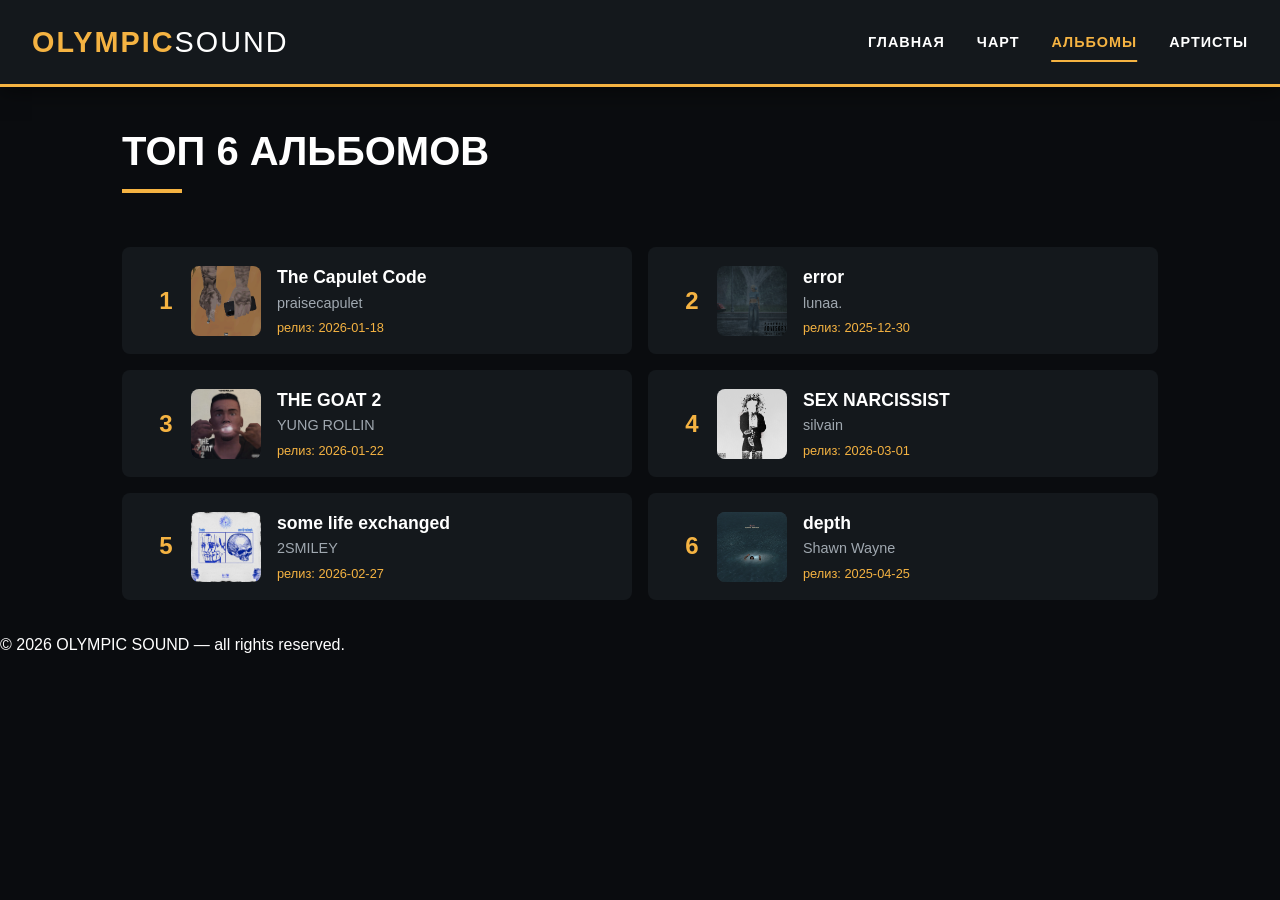
==== albums.html @ 8398b5a3 "Add files via upload" ====
<!DOCTYPE html>
<html lang="ru">
<head>
  <meta charset="UTF-8">
  <meta name="viewport" content="width=device-width, initial-scale=1.0">
  <title>OLYMPIC SOUND - Топ альбомов</title>
  <link rel="stylesheet" href="style.css">
  <style>
    /* Дополнительный стиль для корректного отображения обложек */
    .album-cover {
      width: 70px;
      height: 70px;
      background: #2a323a;
      margin-right: 1rem;
      border-radius: 8px;
      overflow: hidden;
      flex-shrink: 0;
      transition: transform 0.3s ease;
    }
    
    .album-cover img {
      width: 100%;
      height: 100%;
      object-fit: cover;
      display: block;
    }
    
    .album-item:hover .album-cover {
      transform: scale(1.05) rotate(2deg);
    }
  </style>
</head>
<body>
  <nav class="navbar">
    <div class="logo">OLYMPIC<span>SOUND</span></div>
    <div class="nav-links">
      <a href="index.html">Главная</a>
      <a href="tracks.html">Чарт</a>
      <a href="albums.html" class="active">Альбомы</a>
      <a href="artists.html">Артисты</a>
    </div>
  </nav>

  <main class="container">
    <div class="page-header">
      <h1>ТОП 6 АЛЬБОМОВ</h1>
    </div>

    <div class="album-grid">
      <!-- Альбом 1 -->
      <div class="album-item">
        <div class="album-rank">1</div>
        <div class="album-cover">
          <img src="covers/thecapuletcode.png" alt="error" onerror="this.parentElement.innerHTML='обложка';this.parentElement.style.background='#2a323a';">
        </div>
        <div class="album-info">
          <div class="album-title">The Capulet Code</div>
          <div class="album-artist">praisecapulet</div>
          <div class="album-date">релиз: 2026-01-18</div>
        </div>
      </div>

      <!-- Альбом 2 -->
      <div class="album-item">
        <div class="album-rank">2</div>
        <div class="album-cover">
          <img src="covers/error.png" alt="The Capulet Code" onerror="this.parentElement.innerHTML='обложка';this.parentElement.style.background='#2a323a';">
        </div>
        <div class="album-info">
          <div class="album-title">error</div>
          <div class="album-artist">lunaa.</div>
          <div class="album-date">релиз: 2025-12-30</div>
        </div>
      </div>

      <!-- Альбом 3 -->
      <div class="album-item">
        <div class="album-rank">3</div>
        <div class="album-cover">
          <img src="covers/thegoat2.png" alt="SEX NARCISSIST" onerror="this.parentElement.innerHTML='обложка';this.parentElement.style.background='#2a323a';">
        </div>
        <div class="album-info">
          <div class="album-title">THE GOAT 2</div>
          <div class="album-artist">YUNG ROLLIN</div>
          <div class="album-date">релиз: 2026-01-22</div>
        </div>
      </div>

      <!-- Альбом 4 -->
      <div class="album-item">
        <div class="album-rank">4</div>
        <div class="album-cover">
          <img src="covers/sexnar.jpg" alt="THE GOAT 2" onerror="this.parentElement.innerHTML='обложка';this.parentElement.style.background='#2a323a';">
        </div>
        <div class="album-info">
          <div class="album-title">SEX NARCISSIST</div>
          <div class="album-artist">silvain</div>
          <div class="album-date">релиз: 2026-03-01</div>
        </div>
      </div>

      <!-- Альбом 5 -->
      <div class="album-item">
        <div class="album-rank">5</div>
        <div class="album-cover">
          <img src="covers/sle.jpg" alt="some life exchanged" onerror="this.parentElement.innerHTML='обложка';this.parentElement.style.background='#2a323a';">
        </div>
        <div class="album-info">
          <div class="album-title">some life exchanged</div>
          <div class="album-artist">2SMILEY</div>
          <div class="album-date">релиз: 2026-02-27</div>
        </div>
      </div>

      <!-- Альбом 6 -->
      <div class="album-item">
        <div class="album-rank">6</div>
        <div class="album-cover">
          <img src="covers/depth.jpg" alt="depth" onerror="this.parentElement.innerHTML='обложка';this.parentElement.style.background='#2a323a';">
        </div>
        <div class="album-info">
          <div class="album-title">depth</div>
          <div class="album-artist">Shawn Wayne</div>
          <div class="album-date">релиз: 2025-04-25</div>
        </div>
      </div>
    </div>
  </main>

  <footer>
    © 2026 OLYMPIC SOUND — all rights reserved.
  </footer>
</body>
</html>
---- style.css ----
/* style.css */
* {
  margin: 0;
  padding: 0;
  box-sizing: border-box;
}

body {
  font-family: 'Segoe UI', Roboto, sans-serif;
  background-color: #0a0c0f;
  color: #ffffff;
  line-height: 1.6;
  opacity: 0;
  animation: fadeIn 0.8s ease forwards;
}

@keyframes fadeIn {
  from { opacity: 0; transform: translateY(10px); }
  to { opacity: 1; transform: translateY(0); }
}

/* Навигация */
.navbar {
  background-color: #14181c;
  padding: 1.2rem 2rem;
  border-bottom: 3px solid #f5b342;
  display: flex;
  justify-content: space-between;
  align-items: center;
  flex-wrap: wrap;
  position: sticky;
  top: 0;
  z-index: 100;
  box-shadow: 0 4px 20px rgba(0,0,0,0.5);
  transition: all 0.3s ease;
}

.navbar:hover {
  box-shadow: 0 6px 25px rgba(245, 179, 66, 0.2);
}

.logo {
  font-size: 1.8rem;
  font-weight: 800;
  letter-spacing: 2px;
  color: #f5b342;
  text-transform: uppercase;
  transition: transform 0.3s ease;
}

.logo:hover {
  transform: scale(1.05);
  text-shadow: 0 0 15px rgba(245, 179, 66, 0.5);
}

.logo span {
  color: #ffffff;
  font-weight: 300;
}

.nav-links {
  display: flex;
  gap: 2rem;
}

.nav-links a {
  color: #ffffff;
  text-decoration: none;
  font-weight: 600;
  text-transform: uppercase;
  font-size: 0.9rem;
  letter-spacing: 1px;
  padding: 0.5rem 0;
  position: relative;
  transition: color 0.3s ease;
}

.nav-links a::before {
  content: '';
  position: absolute;
  bottom: 0;
  left: 50%;
  transform: translateX(-50%) scaleX(0);
  width: 100%;
  height: 2px;
  background-color: #f5b342;
  transition: transform 0.3s ease;
}

.nav-links a:hover::before,
.nav-links a.active::before {
  transform: translateX(-50%) scaleX(1);
}

.nav-links a:hover,
.nav-links a.active {
  color: #f5b342;
}

/* Контейнер */
.container {
  max-width: 1100px;
  margin: 0 auto;
  padding: 2rem;
  animation: slideUp 0.6s ease;
}

@keyframes slideUp {
  from { opacity: 0; transform: translateY(30px); }
  to { opacity: 1; transform: translateY(0); }
}

/* Заголовки */
h1 {
  font-size: 2.5rem;
  margin-bottom: 2rem;
  position: relative;
  display: inline-block;
}

h1::after {
  content: '';
  position: absolute;
  bottom: -10px;
  left: 0;
  width: 60px;
  height: 4px;
  background-color: #f5b342;
  transition: width 0.3s ease;
}

h1:hover::after {
  width: 100px;
}

h2 {
  font-size: 1.8rem;
  margin-bottom: 1.5rem;
  color: #f5b342;
}

/* Главная страница */
.hero {
  text-align: center;
  padding: 3rem 1rem;
  background: linear-gradient(135deg, #0f1215 0%, #1a1f24 100%);
  border-radius: 8px;
  margin-bottom: 2rem;
  transition: transform 0.3s ease, box-shadow 0.3s ease;
}

.hero:hover {
  transform: translateY(-5px);
  box-shadow: 0 15px 30px rgba(0,0,0,0.4);
}

.hero h1 {
  font-size: 3.5rem;
  margin-bottom: 1rem;
}

.hero h1::after {
  display: none;
}

.hero p {
  font-size: 1.2rem;
  color: #a0a8b0;
  max-width: 600px;
  margin: 0 auto 1.5rem;
}

.stats-grid {
  display: grid;
  grid-template-columns: repeat(auto-fit, minmax(200px, 1fr));
  gap: 1.5rem;
  margin: 3rem 0;
}

.stat-card {
  background: #14181c;
  padding: 1.5rem;
  border-radius: 8px;
  text-align: center;
  border-left: 4px solid #f5b342;
  transition: all 0.3s ease;
}

.stat-card:hover {
  transform: translateY(-5px) scale(1.02);
  box-shadow: 0 10px 25px rgba(245, 179, 66, 0.2);
  border-left-width: 8px;
}

.stat-card h3 {
  font-size: 1rem;
  color: #a0a8b0;
  margin-bottom: 0.5rem;
  text-transform: uppercase;
}

.stat-card p {
  font-size: 2rem;
  font-weight: 700;
  color: #f5b342;
  transition: transform 0.3s ease;
}

.stat-card:hover p {
  transform: scale(1.1);
}

.about-section {
  background: #14181c;
  padding: 2rem;
  border-radius: 8px;
  margin: 2rem 0;
  transition: transform 0.3s ease, box-shadow 0.3s ease;
}

.about-section:hover {
  transform: translateX(5px);
  box-shadow: -5px 5px 20px rgba(245, 179, 66, 0.1);
}

.features {
  display: grid;
  grid-template-columns: repeat(auto-fit, minmax(150px, 1fr));
  gap: 1rem;
  margin: 2rem 0;
}

.feature {
  background: #1e252b;
  padding: 1rem;
  text-align: center;
  border-radius: 4px;
  font-weight: 600;
  transition: all 0.3s ease;
  cursor: default;
}

.feature:hover {
  background: #f5b342;
  color: #0a0c0f;
  transform: scale(1.05);
  box-shadow: 0 5px 20px rgba(245, 179, 66, 0.4);
}

.mini-top {
  background: #14181c;
  padding: 2rem;
  border-radius: 8px;
  margin: 2rem 0;
}

.mini-item {
  display: flex;
  align-items: center;
  padding: 1rem;
  border-bottom: 1px solid #2a323a;
  transition: all 0.3s ease;
  cursor: pointer;
}

.mini-item:last-child {
  border-bottom: none;
}

.mini-item:hover {
  background: #1e252b;
  transform: translateX(10px);
  border-radius: 4px;
}

.mini-rank {
  font-size: 1.5rem;
  font-weight: 800;
  color: #f5b342;
  width: 50px;
}

.mini-info {
  flex: 1;
}

.mini-label {
  font-size: 0.8rem;
  color: #a0a8b0;
  text-transform: uppercase;
}

/* Страницы чартов */
.page-header {
  margin-bottom: 2rem;
}

/* ========== ТОП ТРЕКОВ ========== */
.track-list {
  list-style: none;
}

.track-item {
  display: flex;
  align-items: center;
  padding: 1rem;
  background: #14181c;
  margin-bottom: 0.5rem;
  border-radius: 8px;
  transition: all 0.3s ease;
  cursor: pointer;
  border-left: 3px solid transparent;
  animation: trackSlide 0.5s ease;
  animation-fill-mode: both;
}

.track-item:nth-child(1) { animation-delay: 0.1s; }
.track-item:nth-child(2) { animation-delay: 0.15s; }
.track-item:nth-child(3) { animation-delay: 0.2s; }
.track-item:nth-child(4) { animation-delay: 0.25s; }
.track-item:nth-child(5) { animation-delay: 0.3s; }
.track-item:nth-child(6) { animation-delay: 0.35s; }
.track-item:nth-child(7) { animation-delay: 0.4s; }
.track-item:nth-child(8) { animation-delay: 0.45s; }
.track-item:nth-child(9) { animation-delay: 0.5s; }
.track-item:nth-child(10) { animation-delay: 0.55s; }

@keyframes trackSlide {
  from { opacity: 0; transform: translateX(-20px); }
  to { opacity: 1; transform: translateX(0); }
}

.track-item:hover {
  transform: translateX(10px);
  background: #1e252b;
  border-left-color: #f5b342;
  box-shadow: 0 5px 20px rgba(245, 179, 66, 0.2);
}

.track-rank {
  font-size: 1.8rem;
  font-weight: 800;
  color: #f5b342;
  width: 60px;
  text-align: center;
  transition: transform 0.3s ease;
}

.track-item:hover .track-rank {
  transform: scale(1.2);
}

.track-cover {
  width: 60px;
  height: 60px;
  background: #2a323a;
  margin-right: 1.2rem;
  border-radius: 8px;
  overflow: hidden;
  flex-shrink: 0;
  transition: all 0.3s ease;
}

.track-cover img {
  width: 100%;
  height: 100%;
  object-fit: cover;
  display: block;
}

.track-item:hover .track-cover {
  transform: scale(1.05) rotate(2deg);
  box-shadow: 0 5px 15px rgba(245, 179, 66, 0.3);
}

.track-info {
  flex: 1;
}

.track-title {
  font-size: 1.2rem;
  font-weight: 600;
  transition: color 0.3s ease;
}

.track-item:hover .track-title {
  color: #f5b342;
}

.track-artist {
  color: #a0a8b0;
  font-size: 0.9rem;
  transition: color 0.3s ease;
}

.track-item:hover .track-artist {
  color: #ffffff;
}

.track-change {
  margin-left: 1rem;
  padding: 0.3rem 0.8rem;
  border-radius: 20px;
  font-size: 0.8rem;
  font-weight: 600;
  transition: transform 0.3s ease;
}

.track-item:hover .track-change {
  transform: scale(1.1);
}

.change-up {
  background: rgba(0, 200, 0, 0.2);
  color: #8bc34a;
}

.change-down {
  background: rgba(200, 0, 0, 0.2);
  color: #ff6b6b;
}

.change-equal {
  background: rgba(255, 255, 255, 0.1);
  color: #a0a8b0;
}

/* ========== ТОП АЛЬБОМОВ ========== */
.album-grid {
  display: grid;
  grid-template-columns: repeat(2, 1fr);
  gap: 1rem;
}

.album-item {
  display: flex;
  align-items: center;
  background: #14181c;
  padding: 1rem;
  border-radius: 8px;
  transition: all 0.3s ease;
  cursor: pointer;
  border-left: 3px solid transparent;
  animation: albumScale 0.5s ease;
  animation-fill-mode: both;
}

.album-item:nth-child(1) { animation-delay: 0.1s; }
.album-item:nth-child(2) { animation-delay: 0.15s; }
.album-item:nth-child(3) { animation-delay: 0.2s; }
.album-item:nth-child(4) { animation-delay: 0.25s; }
.album-item:nth-child(5) { animation-delay: 0.3s; }
.album-item:nth-child(6) { animation-delay: 0.35s; }
.album-item:nth-child(7) { animation-delay: 0.4s; }
.album-item:nth-child(8) { animation-delay: 0.45s; }
.album-item:nth-child(9) { animation-delay: 0.5s; }
.album-item:nth-child(10) { animation-delay: 0.55s; }

@keyframes albumScale {
  from { opacity: 0; transform: scale(0.95); }
  to { opacity: 1; transform: scale(1); }
}

.album-item:hover {
  transform: translateY(-5px) scale(1.02);
  background: #1e252b;
  border-left-color: #f5b342;
  box-shadow: 0 10px 25px rgba(245, 179, 66, 0.2);
}

.album-rank {
  font-size: 1.5rem;
  font-weight: 800;
  color: #f5b342;
  width: 50px;
  text-align: center;
  transition: transform 0.3s ease;
}

.album-item:hover .album-rank {
  transform: scale(1.2);
}

.album-cover {
  width: 70px;
  height: 70px;
  background: #2a323a;
  margin-right: 1rem;
  border-radius: 8px;
  overflow: hidden;
  flex-shrink: 0;
  transition: all 0.3s ease;
}

.album-cover img {
  width: 100%;
  height: 100%;
  object-fit: cover;
  display: block;
}

.album-item:hover .album-cover {
  transform: scale(1.05) rotate(2deg);
  box-shadow: 0 5px 15px rgba(245, 179, 66, 0.3);
}

.album-info {
  flex: 1;
}

.album-title {
  font-weight: 600;
  font-size: 1.1rem;
  transition: color 0.3s ease;
}

.album-item:hover .album-title {
  color: #f5b342;
}

.album-artist {
  color: #a0a8b0;
  font-size: 0.9rem;
  transition: color 0.3s ease;
}

.album-item:hover .album-artist {
  color: #ffffff;
}

.album-date {
  font-size: 0.8rem;
  color: #f5b342;
  margin-top: 0.2rem;
  transition: transform 0.3s ease;
}

.album-item:hover .album-date {
  transform: translateX(5px);
}

/* ========== ТОП АРТИСТОВ ========== */
.artist-list {
  list-style: none;
}

.artist-item {
  display: flex;
  align-items: center;
  background: #14181c;
  margin-bottom: 0.8rem;
  padding: 1rem;
  border-radius: 8px;
  transition: all 0.3s ease;
  border-left: 3px solid transparent;
  animation: artistSlide 0.5s ease;
  animation-fill-mode: both;
}

.artist-item:nth-child(1) { animation-delay: 0.1s; }
.artist-item:nth-child(2) { animation-delay: 0.15s; }
.artist-item:nth-child(3) { animation-delay: 0.2s; }
.artist-item:nth-child(4) { animation-delay: 0.25s; }
.artist-item:nth-child(5) { animation-delay: 0.3s; }
.artist-item:nth-child(6) { animation-delay: 0.35s; }
.artist-item:nth-child(7) { animation-delay: 0.4s; }
.artist-item:nth-child(8) { animation-delay: 0.45s; }
.artist-item:nth-child(9) { animation-delay: 0.5s; }
.artist-item:nth-child(10) { animation-delay: 0.55s; }

@keyframes artistSlide {
  from { opacity: 0; transform: translateX(-20px); }
  to { opacity: 1; transform: translateX(0); }
}

.artist-item:hover {
  transform: translateX(10px);
  background: #1e252b;
  border-left-color: #f5b342;
  box-shadow: 0 5px 20px rgba(245, 179, 66, 0.2);
}

.artist-rank {
  font-size: 1.8rem;
  font-weight: 800;
  color: #f5b342;
  width: 60px;
  text-align: center;
  transition: transform 0.3s ease;
}

.artist-item:hover .artist-rank {
  transform: scale(1.2);
}

.artist-avatar-img {
  width: 60px !important;
  height: 60px !important;
  min-width: 60px !important;
  max-width: 60px !important;
  margin-right: 1.2rem !important;
  border-radius: 8px !important;
  overflow: hidden !important;
  flex-shrink: 0 !important;
  background: #2a323a;
  transition: all 0.3s ease;
}

.artist-avatar-img img {
  width: 100% !important;
  height: 100% !important;
  object-fit: cover !important;
  display: block !important;
}

.artist-item:hover .artist-avatar-img {
  transform: scale(1.05) rotate(2deg);
  box-shadow: 0 5px 15px rgba(245, 179, 66, 0.3);
}

.artist-info {
  flex: 1;
}

.artist-name {
  font-size: 1.3rem;
  font-weight: 700;
  margin-bottom: 0.3rem;
  transition: color 0.3s ease;
}

.artist-item:hover .artist-name {
  color: #f5b342;
}

.artist-stats {
  display: flex;
  gap: 1.2rem;
  flex-wrap: wrap;
}

.artist-stat {
  display: flex;
  align-items: center;
  gap: 0.4rem;
  font-size: 0.9rem;
  color: #a0a8b0;
  background: #1a2128;
  padding: 0.3rem 0.8rem;
  border-radius: 20px;
  transition: all 0.3s ease;
}

.artist-item:hover .artist-stat {
  background: #2a323a;
  color: #ffffff;
}

.stat-icon {
  color: #f5b342;
  font-size: 1rem;
  transition: transform 0.3s ease;
}

.artist-stat:hover .stat-icon {
  transform: scale(1.2);
}

/* Адаптивность */
@media (max-width: 768px) {
  .navbar {
    flex-direction: column;
    gap: 1rem;
  }
  
  .album-grid {
    grid-template-columns: 1fr;
  }
  
  .track-rank,
  .artist-rank {
    width: 40px;
    font-size: 1.5rem;
  }
  
  .artist-stats {
    gap: 0.8rem;
  }
  
  .artist-stat {
    font-size: 0.8rem;
    padding: 0.2rem 0.6rem;
  }
}

/* ========== ЖЁСТКИЙ ФИКС АРТИСТОВ ========== */
.artist-list {
  list-style: none !important;
}

.artist-item {
  display: flex !important;
  align-items: center !important;
  background: #14181c !important;
  margin-bottom: 0.8rem !important;
  padding: 1rem !important;
  border-radius: 8px !important;
  border-left: 3px solid transparent !important;
  width: 100% !important;
  box-sizing: border-box !important;
}

.artist-rank {
  font-size: 1.8rem !important;
  font-weight: 800 !important;
  color: #f5b342 !important;
  width: 60px !important;
  text-align: center !important;
  flex-shrink: 0 !important;
}

.artist-avatar-img {
  width: 60px !important;
  height: 60px !important;
  min-width: 60px !important;
  min-height: 60px !important;
  max-width: 60px !important;
  max-height: 60px !important;
  margin-right: 1.2rem !important;
  border-radius: 8px !important;
  overflow: hidden !important;
  background: #2a323a !important;
  flex-shrink: 0 !important;
  display: block !important;
  position: relative !important;
}

.artist-avatar-img img {
  width: 100% !important;
  height: 100% !important;
  object-fit: cover !important;
  display: block !important;
  position: absolute !important;
  top: 0 !important;
  left: 0 !important;
}

.artist-info {
  flex: 1 !important;
  min-width: 0 !important;
}

.artist-name {
  font-size: 1.3rem !important;
  font-weight: 700 !important;
  margin-bottom: 0.3rem !important;
  color: #ffffff !important;
}

.artist-stats {
  display: flex !important;
  gap: 1.2rem !important;
  flex-wrap: wrap !important;
}

.artist-stat {
  display: flex !important;
  align-items: center !important;
  gap: 0.4rem !important;
  font-size: 0.9rem !important;
  color: #a0a8b0 !important;
  background: #1a2128 !important;
  padding: 0.3rem 0.8rem !important;
  border-radius: 20px !important;
}

.stat-icon {
  color: #f5b342 !important;
  font-size: 1rem !important;
}
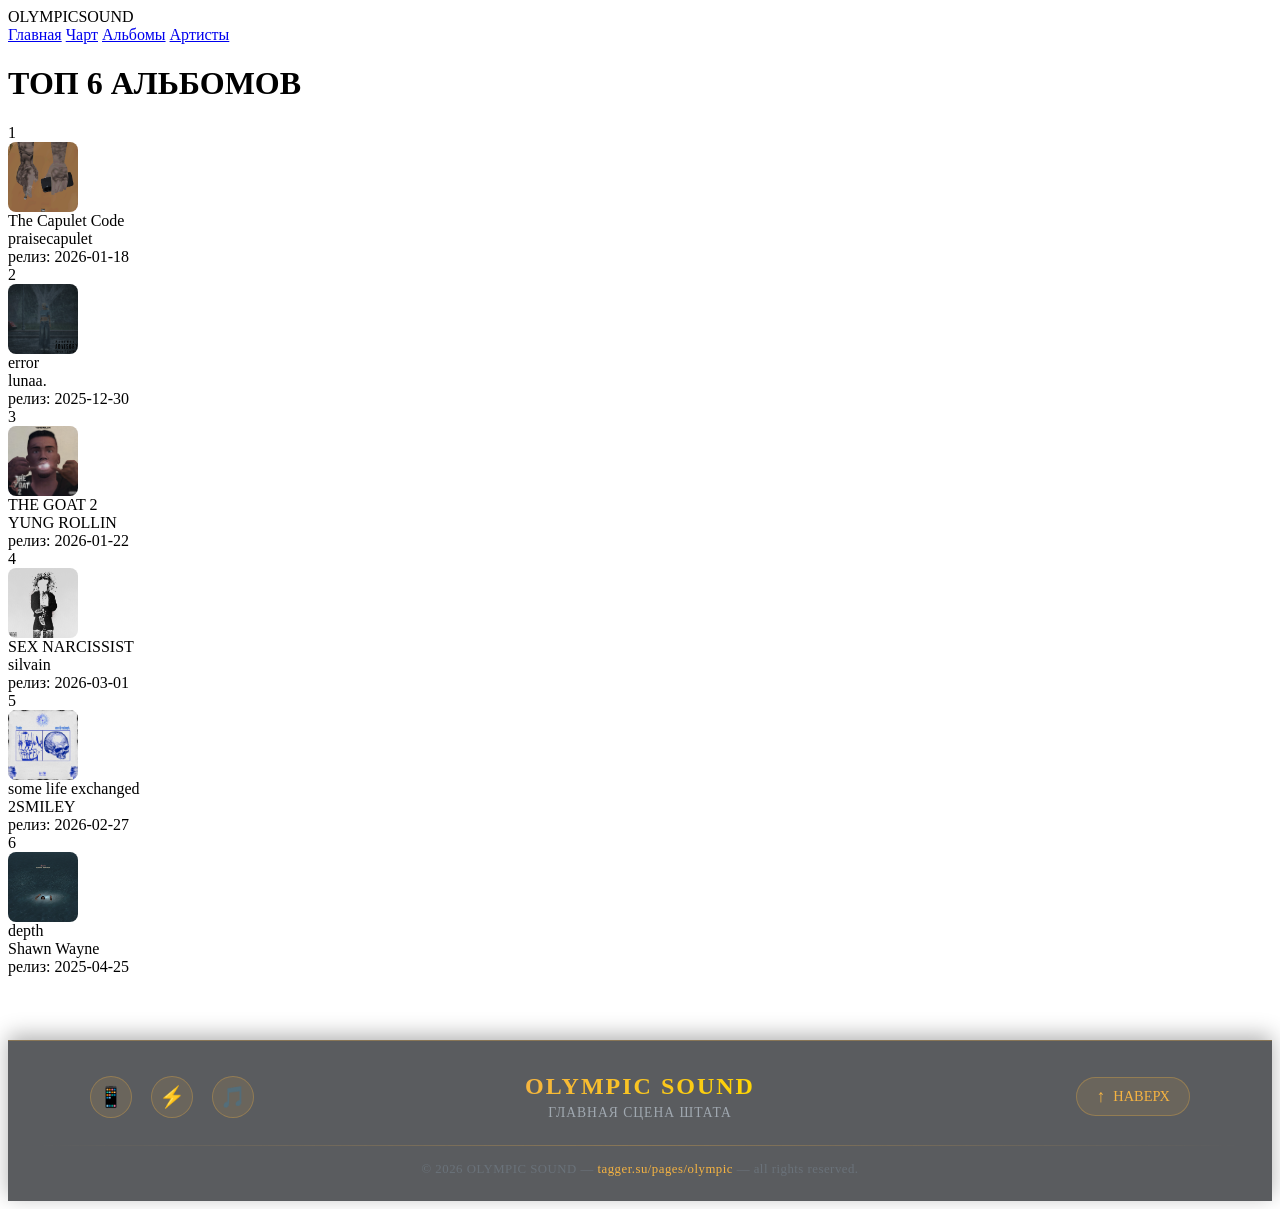
==== commit 5cb163c4: "Update albums.html" ====
--- a/albums.html
+++ b/albums.html
@@ -127,8 +127,35 @@
     </div>
   </main>
 
-  <footer>
-    © 2026 OLYMPIC SOUND — all rights reserved.
-  </footer>
-</body>
-</html>+<footer>
+  <div class="footer-content">
+    <div class="footer-social">
+      <a href="https://tagger.su/pages/olympic" class="footer-icon" target="_blank" title="TAGGER">
+        <span>📱</span>
+      </a>
+      <a href="#" class="footer-icon" target="_blank" title="TAGGER">
+        <span>⚡</span>
+      </a>
+      <a href="#" class="footer-icon" target="_blank" title="TAGGER">
+        <span>🎵</span>
+      </a>
+    </div>
+    
+    <div class="footer-center">
+      <div class="footer-logo">OLYMPIC SOUND</div>
+      <div class="footer-tagline">ГЛАВНАЯ СЦЕНА ШТАТА</div>
+    </div>
+    
+    <div class="footer-right">
+      <a href="#" class="back-to-top" onclick="window.scrollTo({top: 0, behavior: 'smooth'}); return false;">
+        <span>↑</span> НАВЕРХ
+      </a>
+    </div>
+  </div>
+  
+  <div class="footer-divider"></div>
+  
+  <div class="footer-copyright">
+    © 2026 OLYMPIC SOUND — <a href="https://tagger.su/pages/olympic" target="_blank">tagger.su/pages/olympic</a> — all rights reserved.
+  </div>
+</footer>
--- a/style.css
+++ b/style.css
@@ -1,780 +1,205 @@
-/* style.css */
-* {
-  margin: 0;
-  padding: 0;
-  box-sizing: border-box;
-}
-
-body {
-  font-family: 'Segoe UI', Roboto, sans-serif;
-  background-color: #0a0c0f;
-  color: #ffffff;
-  line-height: 1.6;
+/* ========== ОБНОВЛЁННЫЙ ФУТЕР ========== */
+footer {
+  background: rgba(20, 24, 28, 0.7);
+  backdrop-filter: blur(10px);
+  -webkit-backdrop-filter: blur(10px);
+  text-align: center;
+  padding: 2rem 2rem 1.5rem;
+  margin-top: 4rem;
+  border-top: 1px solid rgba(245, 179, 66, 0.3);
+  color: #a0a8b0;
+  font-size: 0.95rem;
+  transition: all 0.3s ease;
+  position: relative;
+  overflow: hidden;
+  box-shadow: 0 -5px 20px rgba(0, 0, 0, 0.3);
+}
+
+footer::before {
+  content: '';
+  position: absolute;
+  top: 0;
+  left: -100%;
+  width: 100%;
+  height: 1px;
+  background: linear-gradient(90deg, transparent, #f5b342, transparent);
+  animation: footerShine 3s infinite;
+  z-index: 1;
+}
+
+@keyframes footerShine {
+  0% { left: -100%; opacity: 0.3; }
+  50% { left: 0; opacity: 1; }
+  100% { left: 100%; opacity: 0.3; }
+}
+
+.footer-content {
+  max-width: 1100px;
+  margin: 0 auto;
+  display: flex;
+  flex-wrap: wrap;
+  justify-content: space-between;
+  align-items: center;
+  position: relative;
+  z-index: 2;
+}
+
+.footer-social {
+  display: flex;
+  gap: 1.2rem;
+  align-items: center;
+  flex: 1;
+  justify-content: flex-start;
+}
+
+.footer-icon {
+  display: flex;
+  align-items: center;
+  justify-content: center;
+  width: 40px;
+  height: 40px;
+  background: rgba(245, 179, 66, 0.1);
+  border: 1px solid rgba(245, 179, 66, 0.3);
+  border-radius: 50%;
+  color: #f5b342;
+  font-size: 1.3rem;
+  text-decoration: none;
+  transition: all 0.3s cubic-bezier(0.4, 0, 0.2, 1);
+  position: relative;
+  overflow: hidden;
+}
+
+.footer-icon::before {
+  content: '';
+  position: absolute;
+  top: -50%;
+  left: -50%;
+  width: 200%;
+  height: 200%;
+  background: radial-gradient(circle, rgba(245, 179, 66, 0.3) 0%, transparent 70%);
   opacity: 0;
-  animation: fadeIn 0.8s ease forwards;
-}
-
-@keyframes fadeIn {
-  from { opacity: 0; transform: translateY(10px); }
-  to { opacity: 1; transform: translateY(0); }
-}
-
-/* Навигация */
-.navbar {
-  background-color: #14181c;
-  padding: 1.2rem 2rem;
-  border-bottom: 3px solid #f5b342;
-  display: flex;
-  justify-content: space-between;
-  align-items: center;
-  flex-wrap: wrap;
-  position: sticky;
-  top: 0;
-  z-index: 100;
-  box-shadow: 0 4px 20px rgba(0,0,0,0.5);
-  transition: all 0.3s ease;
-}
-
-.navbar:hover {
-  box-shadow: 0 6px 25px rgba(245, 179, 66, 0.2);
-}
-
-.logo {
-  font-size: 1.8rem;
+  transition: opacity 0.3s ease;
+}
+
+.footer-icon:hover::before {
+  opacity: 1;
+  animation: rotate 4s linear infinite;
+}
+
+.footer-icon:hover {
+  background: #f5b342;
+  color: #0a0c0f;
+  transform: translateY(-5px) scale(1.1);
+  box-shadow: 0 0 25px rgba(245, 179, 66, 0.6);
+  border-color: transparent;
+}
+
+.footer-center {
+  flex: 1;
+  text-align: center;
+}
+
+.footer-logo {
+  font-size: 1.5rem;
   font-weight: 800;
   letter-spacing: 2px;
+  background: linear-gradient(135deg, #f5b342, #ffd700);
+  -webkit-background-clip: text;
+  -webkit-text-fill-color: transparent;
+  margin-bottom: 0.3rem;
+  display: inline-block;
+}
+
+.footer-tagline {
+  color: #a0a8b0;
+  font-size: 0.85rem;
+  letter-spacing: 1px;
+  text-transform: uppercase;
+}
+
+.footer-right {
+  flex: 1;
+  text-align: right;
+}
+
+.back-to-top {
+  display: inline-flex;
+  align-items: center;
+  gap: 0.5rem;
+  background: rgba(245, 179, 66, 0.1);
+  border: 1px solid rgba(245, 179, 66, 0.3);
   color: #f5b342;
-  text-transform: uppercase;
-  transition: transform 0.3s ease;
-}
-
-.logo:hover {
-  transform: scale(1.05);
-  text-shadow: 0 0 15px rgba(245, 179, 66, 0.5);
-}
-
-.logo span {
-  color: #ffffff;
-  font-weight: 300;
-}
-
-.nav-links {
-  display: flex;
-  gap: 2rem;
-}
-
-.nav-links a {
-  color: #ffffff;
+  padding: 0.5rem 1.2rem;
+  border-radius: 30px;
+  font-size: 0.9rem;
   text-decoration: none;
-  font-weight: 600;
-  text-transform: uppercase;
-  font-size: 0.9rem;
-  letter-spacing: 1px;
-  padding: 0.5rem 0;
-  position: relative;
-  transition: color 0.3s ease;
-}
-
-.nav-links a::before {
-  content: '';
-  position: absolute;
-  bottom: 0;
-  left: 50%;
-  transform: translateX(-50%) scaleX(0);
-  width: 100%;
-  height: 2px;
-  background-color: #f5b342;
-  transition: transform 0.3s ease;
-}
-
-.nav-links a:hover::before,
-.nav-links a.active::before {
-  transform: translateX(-50%) scaleX(1);
-}
-
-.nav-links a:hover,
-.nav-links a.active {
-  color: #f5b342;
-}
-
-/* Контейнер */
-.container {
-  max-width: 1100px;
-  margin: 0 auto;
-  padding: 2rem;
-  animation: slideUp 0.6s ease;
-}
-
-@keyframes slideUp {
-  from { opacity: 0; transform: translateY(30px); }
-  to { opacity: 1; transform: translateY(0); }
-}
-
-/* Заголовки */
-h1 {
-  font-size: 2.5rem;
-  margin-bottom: 2rem;
-  position: relative;
-  display: inline-block;
-}
-
-h1::after {
-  content: '';
-  position: absolute;
-  bottom: -10px;
-  left: 0;
-  width: 60px;
-  height: 4px;
-  background-color: #f5b342;
-  transition: width 0.3s ease;
-}
-
-h1:hover::after {
-  width: 100px;
-}
-
-h2 {
-  font-size: 1.8rem;
-  margin-bottom: 1.5rem;
-  color: #f5b342;
-}
-
-/* Главная страница */
-.hero {
-  text-align: center;
-  padding: 3rem 1rem;
-  background: linear-gradient(135deg, #0f1215 0%, #1a1f24 100%);
-  border-radius: 8px;
-  margin-bottom: 2rem;
-  transition: transform 0.3s ease, box-shadow 0.3s ease;
-}
-
-.hero:hover {
-  transform: translateY(-5px);
-  box-shadow: 0 15px 30px rgba(0,0,0,0.4);
-}
-
-.hero h1 {
-  font-size: 3.5rem;
-  margin-bottom: 1rem;
-}
-
-.hero h1::after {
-  display: none;
-}
-
-.hero p {
-  font-size: 1.2rem;
-  color: #a0a8b0;
-  max-width: 600px;
-  margin: 0 auto 1.5rem;
-}
-
-.stats-grid {
-  display: grid;
-  grid-template-columns: repeat(auto-fit, minmax(200px, 1fr));
-  gap: 1.5rem;
-  margin: 3rem 0;
-}
-
-.stat-card {
-  background: #14181c;
-  padding: 1.5rem;
-  border-radius: 8px;
-  text-align: center;
-  border-left: 4px solid #f5b342;
   transition: all 0.3s ease;
-}
-
-.stat-card:hover {
-  transform: translateY(-5px) scale(1.02);
-  box-shadow: 0 10px 25px rgba(245, 179, 66, 0.2);
-  border-left-width: 8px;
-}
-
-.stat-card h3 {
-  font-size: 1rem;
-  color: #a0a8b0;
-  margin-bottom: 0.5rem;
-  text-transform: uppercase;
-}
-
-.stat-card p {
-  font-size: 2rem;
-  font-weight: 700;
-  color: #f5b342;
-  transition: transform 0.3s ease;
-}
-
-.stat-card:hover p {
-  transform: scale(1.1);
-}
-
-.about-section {
-  background: #14181c;
-  padding: 2rem;
-  border-radius: 8px;
-  margin: 2rem 0;
-  transition: transform 0.3s ease, box-shadow 0.3s ease;
-}
-
-.about-section:hover {
-  transform: translateX(5px);
-  box-shadow: -5px 5px 20px rgba(245, 179, 66, 0.1);
-}
-
-.features {
-  display: grid;
-  grid-template-columns: repeat(auto-fit, minmax(150px, 1fr));
-  gap: 1rem;
-  margin: 2rem 0;
-}
-
-.feature {
-  background: #1e252b;
-  padding: 1rem;
-  text-align: center;
-  border-radius: 4px;
-  font-weight: 600;
-  transition: all 0.3s ease;
-  cursor: default;
-}
-
-.feature:hover {
+  cursor: pointer;
+}
+
+.back-to-top:hover {
   background: #f5b342;
   color: #0a0c0f;
-  transform: scale(1.05);
+  transform: translateY(-3px);
   box-shadow: 0 5px 20px rgba(245, 179, 66, 0.4);
-}
-
-.mini-top {
-  background: #14181c;
-  padding: 2rem;
-  border-radius: 8px;
-  margin: 2rem 0;
-}
-
-.mini-item {
-  display: flex;
-  align-items: center;
-  padding: 1rem;
-  border-bottom: 1px solid #2a323a;
-  transition: all 0.3s ease;
-  cursor: pointer;
-}
-
-.mini-item:last-child {
-  border-bottom: none;
-}
-
-.mini-item:hover {
-  background: #1e252b;
-  transform: translateX(10px);
-  border-radius: 4px;
-}
-
-.mini-rank {
-  font-size: 1.5rem;
-  font-weight: 800;
+  border-color: transparent;
+}
+
+.back-to-top span {
+  font-size: 1.1rem;
+  transition: transform 0.3s ease;
+}
+
+.back-to-top:hover span {
+  transform: translateY(-3px);
+}
+
+.footer-divider {
+  width: 100%;
+  height: 1px;
+  background: linear-gradient(90deg, transparent, rgba(245, 179, 66, 0.3), transparent);
+  margin: 1.5rem 0 1rem;
+}
+
+.footer-copyright {
+  text-align: center;
+  color: #6a727a;
+  font-size: 0.8rem;
+  letter-spacing: 0.5px;
+}
+
+.footer-copyright a {
   color: #f5b342;
-  width: 50px;
-}
-
-.mini-info {
-  flex: 1;
-}
-
-.mini-label {
-  font-size: 0.8rem;
-  color: #a0a8b0;
-  text-transform: uppercase;
-}
-
-/* Страницы чартов */
-.page-header {
-  margin-bottom: 2rem;
-}
-
-/* ========== ТОП ТРЕКОВ ========== */
-.track-list {
-  list-style: none;
-}
-
-.track-item {
-  display: flex;
-  align-items: center;
-  padding: 1rem;
-  background: #14181c;
-  margin-bottom: 0.5rem;
-  border-radius: 8px;
-  transition: all 0.3s ease;
-  cursor: pointer;
-  border-left: 3px solid transparent;
-  animation: trackSlide 0.5s ease;
-  animation-fill-mode: both;
-}
-
-.track-item:nth-child(1) { animation-delay: 0.1s; }
-.track-item:nth-child(2) { animation-delay: 0.15s; }
-.track-item:nth-child(3) { animation-delay: 0.2s; }
-.track-item:nth-child(4) { animation-delay: 0.25s; }
-.track-item:nth-child(5) { animation-delay: 0.3s; }
-.track-item:nth-child(6) { animation-delay: 0.35s; }
-.track-item:nth-child(7) { animation-delay: 0.4s; }
-.track-item:nth-child(8) { animation-delay: 0.45s; }
-.track-item:nth-child(9) { animation-delay: 0.5s; }
-.track-item:nth-child(10) { animation-delay: 0.55s; }
-
-@keyframes trackSlide {
-  from { opacity: 0; transform: translateX(-20px); }
-  to { opacity: 1; transform: translateX(0); }
-}
-
-.track-item:hover {
-  transform: translateX(10px);
-  background: #1e252b;
-  border-left-color: #f5b342;
-  box-shadow: 0 5px 20px rgba(245, 179, 66, 0.2);
-}
-
-.track-rank {
-  font-size: 1.8rem;
-  font-weight: 800;
-  color: #f5b342;
-  width: 60px;
-  text-align: center;
-  transition: transform 0.3s ease;
-}
-
-.track-item:hover .track-rank {
-  transform: scale(1.2);
-}
-
-.track-cover {
-  width: 60px;
-  height: 60px;
-  background: #2a323a;
-  margin-right: 1.2rem;
-  border-radius: 8px;
-  overflow: hidden;
-  flex-shrink: 0;
-  transition: all 0.3s ease;
-}
-
-.track-cover img {
-  width: 100%;
-  height: 100%;
-  object-fit: cover;
-  display: block;
-}
-
-.track-item:hover .track-cover {
-  transform: scale(1.05) rotate(2deg);
-  box-shadow: 0 5px 15px rgba(245, 179, 66, 0.3);
-}
-
-.track-info {
-  flex: 1;
-}
-
-.track-title {
-  font-size: 1.2rem;
-  font-weight: 600;
+  text-decoration: none;
   transition: color 0.3s ease;
 }
 
-.track-item:hover .track-title {
-  color: #f5b342;
-}
-
-.track-artist {
-  color: #a0a8b0;
-  font-size: 0.9rem;
-  transition: color 0.3s ease;
-}
-
-.track-item:hover .track-artist {
-  color: #ffffff;
-}
-
-.track-change {
-  margin-left: 1rem;
-  padding: 0.3rem 0.8rem;
-  border-radius: 20px;
-  font-size: 0.8rem;
-  font-weight: 600;
-  transition: transform 0.3s ease;
-}
-
-.track-item:hover .track-change {
-  transform: scale(1.1);
-}
-
-.change-up {
-  background: rgba(0, 200, 0, 0.2);
-  color: #8bc34a;
-}
-
-.change-down {
-  background: rgba(200, 0, 0, 0.2);
-  color: #ff6b6b;
-}
-
-.change-equal {
-  background: rgba(255, 255, 255, 0.1);
-  color: #a0a8b0;
-}
-
-/* ========== ТОП АЛЬБОМОВ ========== */
-.album-grid {
-  display: grid;
-  grid-template-columns: repeat(2, 1fr);
-  gap: 1rem;
-}
-
-.album-item {
-  display: flex;
-  align-items: center;
-  background: #14181c;
-  padding: 1rem;
-  border-radius: 8px;
-  transition: all 0.3s ease;
-  cursor: pointer;
-  border-left: 3px solid transparent;
-  animation: albumScale 0.5s ease;
-  animation-fill-mode: both;
-}
-
-.album-item:nth-child(1) { animation-delay: 0.1s; }
-.album-item:nth-child(2) { animation-delay: 0.15s; }
-.album-item:nth-child(3) { animation-delay: 0.2s; }
-.album-item:nth-child(4) { animation-delay: 0.25s; }
-.album-item:nth-child(5) { animation-delay: 0.3s; }
-.album-item:nth-child(6) { animation-delay: 0.35s; }
-.album-item:nth-child(7) { animation-delay: 0.4s; }
-.album-item:nth-child(8) { animation-delay: 0.45s; }
-.album-item:nth-child(9) { animation-delay: 0.5s; }
-.album-item:nth-child(10) { animation-delay: 0.55s; }
-
-@keyframes albumScale {
-  from { opacity: 0; transform: scale(0.95); }
-  to { opacity: 1; transform: scale(1); }
-}
-
-.album-item:hover {
-  transform: translateY(-5px) scale(1.02);
-  background: #1e252b;
-  border-left-color: #f5b342;
-  box-shadow: 0 10px 25px rgba(245, 179, 66, 0.2);
-}
-
-.album-rank {
-  font-size: 1.5rem;
-  font-weight: 800;
-  color: #f5b342;
-  width: 50px;
-  text-align: center;
-  transition: transform 0.3s ease;
-}
-
-.album-item:hover .album-rank {
-  transform: scale(1.2);
-}
-
-.album-cover {
-  width: 70px;
-  height: 70px;
-  background: #2a323a;
-  margin-right: 1rem;
-  border-radius: 8px;
-  overflow: hidden;
-  flex-shrink: 0;
-  transition: all 0.3s ease;
-}
-
-.album-cover img {
-  width: 100%;
-  height: 100%;
-  object-fit: cover;
-  display: block;
-}
-
-.album-item:hover .album-cover {
-  transform: scale(1.05) rotate(2deg);
-  box-shadow: 0 5px 15px rgba(245, 179, 66, 0.3);
-}
-
-.album-info {
-  flex: 1;
-}
-
-.album-title {
-  font-weight: 600;
-  font-size: 1.1rem;
-  transition: color 0.3s ease;
-}
-
-.album-item:hover .album-title {
-  color: #f5b342;
-}
-
-.album-artist {
-  color: #a0a8b0;
-  font-size: 0.9rem;
-  transition: color 0.3s ease;
-}
-
-.album-item:hover .album-artist {
-  color: #ffffff;
-}
-
-.album-date {
-  font-size: 0.8rem;
-  color: #f5b342;
-  margin-top: 0.2rem;
-  transition: transform 0.3s ease;
-}
-
-.album-item:hover .album-date {
-  transform: translateX(5px);
-}
-
-/* ========== ТОП АРТИСТОВ ========== */
-.artist-list {
-  list-style: none;
-}
-
-.artist-item {
-  display: flex;
-  align-items: center;
-  background: #14181c;
-  margin-bottom: 0.8rem;
-  padding: 1rem;
-  border-radius: 8px;
-  transition: all 0.3s ease;
-  border-left: 3px solid transparent;
-  animation: artistSlide 0.5s ease;
-  animation-fill-mode: both;
-}
-
-.artist-item:nth-child(1) { animation-delay: 0.1s; }
-.artist-item:nth-child(2) { animation-delay: 0.15s; }
-.artist-item:nth-child(3) { animation-delay: 0.2s; }
-.artist-item:nth-child(4) { animation-delay: 0.25s; }
-.artist-item:nth-child(5) { animation-delay: 0.3s; }
-.artist-item:nth-child(6) { animation-delay: 0.35s; }
-.artist-item:nth-child(7) { animation-delay: 0.4s; }
-.artist-item:nth-child(8) { animation-delay: 0.45s; }
-.artist-item:nth-child(9) { animation-delay: 0.5s; }
-.artist-item:nth-child(10) { animation-delay: 0.55s; }
-
-@keyframes artistSlide {
-  from { opacity: 0; transform: translateX(-20px); }
-  to { opacity: 1; transform: translateX(0); }
-}
-
-.artist-item:hover {
-  transform: translateX(10px);
-  background: #1e252b;
-  border-left-color: #f5b342;
-  box-shadow: 0 5px 20px rgba(245, 179, 66, 0.2);
-}
-
-.artist-rank {
-  font-size: 1.8rem;
-  font-weight: 800;
-  color: #f5b342;
-  width: 60px;
-  text-align: center;
-  transition: transform 0.3s ease;
-}
-
-.artist-item:hover .artist-rank {
-  transform: scale(1.2);
-}
-
-.artist-avatar-img {
-  width: 60px !important;
-  height: 60px !important;
-  min-width: 60px !important;
-  max-width: 60px !important;
-  margin-right: 1.2rem !important;
-  border-radius: 8px !important;
-  overflow: hidden !important;
-  flex-shrink: 0 !important;
-  background: #2a323a;
-  transition: all 0.3s ease;
-}
-
-.artist-avatar-img img {
-  width: 100% !important;
-  height: 100% !important;
-  object-fit: cover !important;
-  display: block !important;
-}
-
-.artist-item:hover .artist-avatar-img {
-  transform: scale(1.05) rotate(2deg);
-  box-shadow: 0 5px 15px rgba(245, 179, 66, 0.3);
-}
-
-.artist-info {
-  flex: 1;
-}
-
-.artist-name {
-  font-size: 1.3rem;
-  font-weight: 700;
-  margin-bottom: 0.3rem;
-  transition: color 0.3s ease;
-}
-
-.artist-item:hover .artist-name {
-  color: #f5b342;
-}
-
-.artist-stats {
-  display: flex;
-  gap: 1.2rem;
-  flex-wrap: wrap;
-}
-
-.artist-stat {
-  display: flex;
-  align-items: center;
-  gap: 0.4rem;
-  font-size: 0.9rem;
-  color: #a0a8b0;
-  background: #1a2128;
-  padding: 0.3rem 0.8rem;
-  border-radius: 20px;
-  transition: all 0.3s ease;
-}
-
-.artist-item:hover .artist-stat {
-  background: #2a323a;
-  color: #ffffff;
-}
-
-.stat-icon {
-  color: #f5b342;
-  font-size: 1rem;
-  transition: transform 0.3s ease;
-}
-
-.artist-stat:hover .stat-icon {
-  transform: scale(1.2);
-}
-
-/* Адаптивность */
+.footer-copyright a:hover {
+  color: #ffd700;
+  text-decoration: underline;
+}
+
+/* Адаптивность для футера */
 @media (max-width: 768px) {
-  .navbar {
+  .footer-content {
     flex-direction: column;
-    gap: 1rem;
+    gap: 1.5rem;
   }
   
-  .album-grid {
-    grid-template-columns: 1fr;
+  .footer-social, 
+  .footer-center, 
+  .footer-right {
+    flex: auto;
+    width: 100%;
+    text-align: center;
+    justify-content: center;
   }
   
-  .track-rank,
-  .artist-rank {
-    width: 40px;
-    font-size: 1.5rem;
+  .footer-right {
+    text-align: center;
   }
   
-  .artist-stats {
-    gap: 0.8rem;
-  }
-  
-  .artist-stat {
-    font-size: 0.8rem;
-    padding: 0.2rem 0.6rem;
-  }
-}
-
-/* ========== ЖЁСТКИЙ ФИКС АРТИСТОВ ========== */
-.artist-list {
-  list-style: none !important;
-}
-
-.artist-item {
-  display: flex !important;
-  align-items: center !important;
-  background: #14181c !important;
-  margin-bottom: 0.8rem !important;
-  padding: 1rem !important;
-  border-radius: 8px !important;
-  border-left: 3px solid transparent !important;
-  width: 100% !important;
-  box-sizing: border-box !important;
-}
-
-.artist-rank {
-  font-size: 1.8rem !important;
-  font-weight: 800 !important;
-  color: #f5b342 !important;
-  width: 60px !important;
-  text-align: center !important;
-  flex-shrink: 0 !important;
-}
-
-.artist-avatar-img {
-  width: 60px !important;
-  height: 60px !important;
-  min-width: 60px !important;
-  min-height: 60px !important;
-  max-width: 60px !important;
-  max-height: 60px !important;
-  margin-right: 1.2rem !important;
-  border-radius: 8px !important;
-  overflow: hidden !important;
-  background: #2a323a !important;
-  flex-shrink: 0 !important;
-  display: block !important;
-  position: relative !important;
-}
-
-.artist-avatar-img img {
-  width: 100% !important;
-  height: 100% !important;
-  object-fit: cover !important;
-  display: block !important;
-  position: absolute !important;
-  top: 0 !important;
-  left: 0 !important;
-}
-
-.artist-info {
-  flex: 1 !important;
-  min-width: 0 !important;
-}
-
-.artist-name {
-  font-size: 1.3rem !important;
-  font-weight: 700 !important;
-  margin-bottom: 0.3rem !important;
-  color: #ffffff !important;
-}
-
-.artist-stats {
-  display: flex !important;
-  gap: 1.2rem !important;
-  flex-wrap: wrap !important;
-}
-
-.artist-stat {
-  display: flex !important;
-  align-items: center !important;
-  gap: 0.4rem !important;
-  font-size: 0.9rem !important;
-  color: #a0a8b0 !important;
-  background: #1a2128 !important;
-  padding: 0.3rem 0.8rem !important;
-  border-radius: 20px !important;
-}
-
-.stat-icon {
-  color: #f5b342 !important;
-  font-size: 1rem !important;
-}+  .back-to-top {
+    margin: 0 auto;
+  }
+}
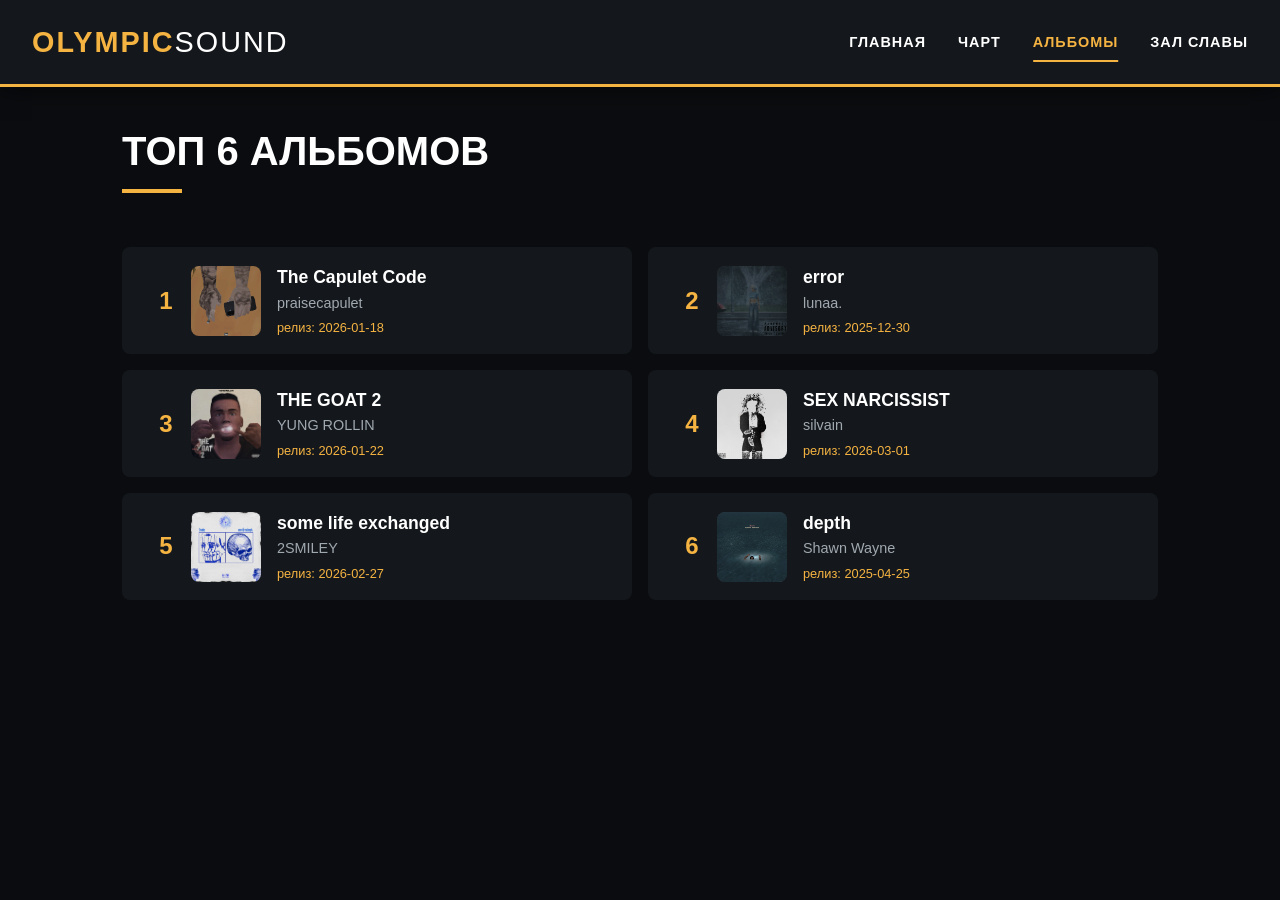
==== commit ef82b7f9: "Update albums.html" ====
--- a/albums.html
+++ b/albums.html
@@ -37,7 +37,7 @@
       <a href="index.html">Главная</a>
       <a href="tracks.html">Чарт</a>
       <a href="albums.html" class="active">Альбомы</a>
-      <a href="artists.html">Артисты</a>
+      <a href="artists.html">Зал славы</a>
     </div>
   </nav>
 
@@ -126,36 +126,4 @@
       </div>
     </div>
   </main>
-
-<footer>
-  <div class="footer-content">
-    <div class="footer-social">
-      <a href="https://tagger.su/pages/olympic" class="footer-icon" target="_blank" title="TAGGER">
-        <span>📱</span>
-      </a>
-      <a href="#" class="footer-icon" target="_blank" title="TAGGER">
-        <span>⚡</span>
-      </a>
-      <a href="#" class="footer-icon" target="_blank" title="TAGGER">
-        <span>🎵</span>
-      </a>
-    </div>
-    
-    <div class="footer-center">
-      <div class="footer-logo">OLYMPIC SOUND</div>
-      <div class="footer-tagline">ГЛАВНАЯ СЦЕНА ШТАТА</div>
-    </div>
-    
-    <div class="footer-right">
-      <a href="#" class="back-to-top" onclick="window.scrollTo({top: 0, behavior: 'smooth'}); return false;">
-        <span>↑</span> НАВЕРХ
-      </a>
-    </div>
-  </div>
-  
-  <div class="footer-divider"></div>
-  
-  <div class="footer-copyright">
-    © 2026 OLYMPIC SOUND — <a href="https://tagger.su/pages/olympic" target="_blank">tagger.su/pages/olympic</a> — all rights reserved.
-  </div>
-</footer>
+</html>
--- a/style.css
+++ b/style.css
@@ -1,3 +1,784 @@
+/* style.css */
+* {
+  margin: 0;
+  padding: 0;
+  box-sizing: border-box;
+}
+
+body {
+  font-family: 'Segoe UI', Roboto, sans-serif;
+  background-color: #0a0c0f;
+  color: #ffffff;
+  line-height: 1.6;
+  opacity: 0;
+  animation: fadeIn 0.8s ease forwards;
+}
+
+@keyframes fadeIn {
+  from { opacity: 0; transform: translateY(10px); }
+  to { opacity: 1; transform: translateY(0); }
+}
+
+/* Навигация */
+.navbar {
+  background-color: #14181c;
+  padding: 1.2rem 2rem;
+  border-bottom: 3px solid #f5b342;
+  display: flex;
+  justify-content: space-between;
+  align-items: center;
+  flex-wrap: wrap;
+  position: sticky;
+  top: 0;
+  z-index: 100;
+  box-shadow: 0 4px 20px rgba(0,0,0,0.5);
+  transition: all 0.3s ease;
+}
+
+.navbar:hover {
+  box-shadow: 0 6px 25px rgba(245, 179, 66, 0.2);
+}
+
+.logo {
+  font-size: 1.8rem;
+  font-weight: 800;
+  letter-spacing: 2px;
+  color: #f5b342;
+  text-transform: uppercase;
+  transition: transform 0.3s ease;
+}
+
+.logo:hover {
+  transform: scale(1.05);
+  text-shadow: 0 0 15px rgba(245, 179, 66, 0.5);
+}
+
+.logo span {
+  color: #ffffff;
+  font-weight: 300;
+}
+
+.nav-links {
+  display: flex;
+  gap: 2rem;
+}
+
+.nav-links a {
+  color: #ffffff;
+  text-decoration: none;
+  font-weight: 600;
+  text-transform: uppercase;
+  font-size: 0.9rem;
+  letter-spacing: 1px;
+  padding: 0.5rem 0;
+  position: relative;
+  transition: color 0.3s ease;
+}
+
+.nav-links a::before {
+  content: '';
+  position: absolute;
+  bottom: 0;
+  left: 50%;
+  transform: translateX(-50%) scaleX(0);
+  width: 100%;
+  height: 2px;
+  background-color: #f5b342;
+  transition: transform 0.3s ease;
+}
+
+.nav-links a:hover::before,
+.nav-links a.active::before {
+  transform: translateX(-50%) scaleX(1);
+}
+
+.nav-links a:hover,
+.nav-links a.active {
+  color: #f5b342;
+}
+
+/* Контейнер */
+.container {
+  max-width: 1100px;
+  margin: 0 auto;
+  padding: 2rem;
+  animation: slideUp 0.6s ease;
+}
+
+@keyframes slideUp {
+  from { opacity: 0; transform: translateY(30px); }
+  to { opacity: 1; transform: translateY(0); }
+}
+
+/* Заголовки */
+h1 {
+  font-size: 2.5rem;
+  margin-bottom: 2rem;
+  position: relative;
+  display: inline-block;
+}
+
+h1::after {
+  content: '';
+  position: absolute;
+  bottom: -10px;
+  left: 0;
+  width: 60px;
+  height: 4px;
+  background-color: #f5b342;
+  transition: width 0.3s ease;
+}
+
+h1:hover::after {
+  width: 100px;
+}
+
+h2 {
+  font-size: 1.8rem;
+  margin-bottom: 1.5rem;
+  color: #f5b342;
+}
+
+/* Главная страница */
+.hero {
+  text-align: center;
+  padding: 3rem 1rem;
+  background: linear-gradient(135deg, #0f1215 0%, #1a1f24 100%);
+  border-radius: 8px;
+  margin-bottom: 2rem;
+  transition: transform 0.3s ease, box-shadow 0.3s ease;
+}
+
+.hero:hover {
+  transform: translateY(-5px);
+  box-shadow: 0 15px 30px rgba(0,0,0,0.4);
+}
+
+.hero h1 {
+  font-size: 3.5rem;
+  margin-bottom: 1rem;
+}
+
+.hero h1::after {
+  display: none;
+}
+
+.hero p {
+  font-size: 1.2rem;
+  color: #a0a8b0;
+  max-width: 600px;
+  margin: 0 auto 1.5rem;
+}
+
+.stats-grid {
+  display: grid;
+  grid-template-columns: repeat(auto-fit, minmax(200px, 1fr));
+  gap: 1.5rem;
+  margin: 3rem 0;
+}
+
+.stat-card {
+  background: #14181c;
+  padding: 1.5rem;
+  border-radius: 8px;
+  text-align: center;
+  border-left: 4px solid #f5b342;
+  transition: all 0.3s ease;
+}
+
+.stat-card:hover {
+  transform: translateY(-5px) scale(1.02);
+  box-shadow: 0 10px 25px rgba(245, 179, 66, 0.2);
+  border-left-width: 8px;
+}
+
+.stat-card h3 {
+  font-size: 1rem;
+  color: #a0a8b0;
+  margin-bottom: 0.5rem;
+  text-transform: uppercase;
+}
+
+.stat-card p {
+  font-size: 2rem;
+  font-weight: 700;
+  color: #f5b342;
+  transition: transform 0.3s ease;
+}
+
+.stat-card:hover p {
+  transform: scale(1.1);
+}
+
+.about-section {
+  background: #14181c;
+  padding: 2rem;
+  border-radius: 8px;
+  margin: 2rem 0;
+  transition: transform 0.3s ease, box-shadow 0.3s ease;
+}
+
+.about-section:hover {
+  transform: translateX(5px);
+  box-shadow: -5px 5px 20px rgba(245, 179, 66, 0.1);
+}
+
+.features {
+  display: grid;
+  grid-template-columns: repeat(auto-fit, minmax(150px, 1fr));
+  gap: 1rem;
+  margin: 2rem 0;
+}
+
+.feature {
+  background: #1e252b;
+  padding: 1rem;
+  text-align: center;
+  border-radius: 4px;
+  font-weight: 600;
+  transition: all 0.3s ease;
+  cursor: default;
+}
+
+.feature:hover {
+  background: #f5b342;
+  color: #0a0c0f;
+  transform: scale(1.05);
+  box-shadow: 0 5px 20px rgba(245, 179, 66, 0.4);
+}
+
+.mini-top {
+  background: #14181c;
+  padding: 2rem;
+  border-radius: 8px;
+  margin: 2rem 0;
+}
+
+.mini-item {
+  display: flex;
+  align-items: center;
+  padding: 1rem;
+  border-bottom: 1px solid #2a323a;
+  transition: all 0.3s ease;
+  cursor: pointer;
+}
+
+.mini-item:last-child {
+  border-bottom: none;
+}
+
+.mini-item:hover {
+  background: #1e252b;
+  transform: translateX(10px);
+  border-radius: 4px;
+}
+
+.mini-rank {
+  font-size: 1.5rem;
+  font-weight: 800;
+  color: #f5b342;
+  width: 50px;
+}
+
+.mini-info {
+  flex: 1;
+}
+
+.mini-label {
+  font-size: 0.8rem;
+  color: #a0a8b0;
+  text-transform: uppercase;
+}
+
+/* Страницы чартов */
+.page-header {
+  margin-bottom: 2rem;
+}
+
+/* ========== ТОП ТРЕКОВ ========== */
+.track-list {
+  list-style: none;
+}
+
+.track-item {
+  display: flex;
+  align-items: center;
+  padding: 1rem;
+  background: #14181c;
+  margin-bottom: 0.5rem;
+  border-radius: 8px;
+  transition: all 0.3s ease;
+  cursor: pointer;
+  border-left: 3px solid transparent;
+  animation: trackSlide 0.5s ease;
+  animation-fill-mode: both;
+}
+
+.track-item:nth-child(1) { animation-delay: 0.1s; }
+.track-item:nth-child(2) { animation-delay: 0.15s; }
+.track-item:nth-child(3) { animation-delay: 0.2s; }
+.track-item:nth-child(4) { animation-delay: 0.25s; }
+.track-item:nth-child(5) { animation-delay: 0.3s; }
+.track-item:nth-child(6) { animation-delay: 0.35s; }
+.track-item:nth-child(7) { animation-delay: 0.4s; }
+.track-item:nth-child(8) { animation-delay: 0.45s; }
+.track-item:nth-child(9) { animation-delay: 0.5s; }
+.track-item:nth-child(10) { animation-delay: 0.55s; }
+
+@keyframes trackSlide {
+  from { opacity: 0; transform: translateX(-20px); }
+  to { opacity: 1; transform: translateX(0); }
+}
+
+.track-item:hover {
+  transform: translateX(10px);
+  background: #1e252b;
+  border-left-color: #f5b342;
+  box-shadow: 0 5px 20px rgba(245, 179, 66, 0.2);
+}
+
+.track-rank {
+  font-size: 1.8rem;
+  font-weight: 800;
+  color: #f5b342;
+  width: 60px;
+  text-align: center;
+  transition: transform 0.3s ease;
+}
+
+.track-item:hover .track-rank {
+  transform: scale(1.2);
+}
+
+.track-cover {
+  width: 60px;
+  height: 60px;
+  background: #2a323a;
+  margin-right: 1.2rem;
+  border-radius: 8px;
+  overflow: hidden;
+  flex-shrink: 0;
+  transition: all 0.3s ease;
+}
+
+.track-cover img {
+  width: 100%;
+  height: 100%;
+  object-fit: cover;
+  display: block;
+}
+
+.track-item:hover .track-cover {
+  transform: scale(1.05) rotate(2deg);
+  box-shadow: 0 5px 15px rgba(245, 179, 66, 0.3);
+}
+
+.track-info {
+  flex: 1;
+}
+
+.track-title {
+  font-size: 1.2rem;
+  font-weight: 600;
+  transition: color 0.3s ease;
+}
+
+.track-item:hover .track-title {
+  color: #f5b342;
+}
+
+.track-artist {
+  color: #a0a8b0;
+  font-size: 0.9rem;
+  transition: color 0.3s ease;
+}
+
+.track-item:hover .track-artist {
+  color: #ffffff;
+}
+
+.track-change {
+  margin-left: 1rem;
+  padding: 0.3rem 0.8rem;
+  border-radius: 20px;
+  font-size: 0.8rem;
+  font-weight: 600;
+  transition: transform 0.3s ease;
+}
+
+.track-item:hover .track-change {
+  transform: scale(1.1);
+}
+
+.change-up {
+  background: rgba(0, 200, 0, 0.2);
+  color: #8bc34a;
+}
+
+.change-down {
+  background: rgba(200, 0, 0, 0.2);
+  color: #ff6b6b;
+}
+
+.change-equal {
+  background: rgba(255, 255, 255, 0.1);
+  color: #a0a8b0;
+}
+
+/* ========== ТОП АЛЬБОМОВ ========== */
+.album-grid {
+  display: grid;
+  grid-template-columns: repeat(2, 1fr);
+  gap: 1rem;
+}
+
+.album-item {
+  display: flex;
+  align-items: center;
+  background: #14181c;
+  padding: 1rem;
+  border-radius: 8px;
+  transition: all 0.3s ease;
+  cursor: pointer;
+  border-left: 3px solid transparent;
+  animation: albumScale 0.5s ease;
+  animation-fill-mode: both;
+}
+
+.album-item:nth-child(1) { animation-delay: 0.1s; }
+.album-item:nth-child(2) { animation-delay: 0.15s; }
+.album-item:nth-child(3) { animation-delay: 0.2s; }
+.album-item:nth-child(4) { animation-delay: 0.25s; }
+.album-item:nth-child(5) { animation-delay: 0.3s; }
+.album-item:nth-child(6) { animation-delay: 0.35s; }
+.album-item:nth-child(7) { animation-delay: 0.4s; }
+.album-item:nth-child(8) { animation-delay: 0.45s; }
+.album-item:nth-child(9) { animation-delay: 0.5s; }
+.album-item:nth-child(10) { animation-delay: 0.55s; }
+
+@keyframes albumScale {
+  from { opacity: 0; transform: scale(0.95); }
+  to { opacity: 1; transform: scale(1); }
+}
+
+.album-item:hover {
+  transform: translateY(-5px) scale(1.02);
+  background: #1e252b;
+  border-left-color: #f5b342;
+  box-shadow: 0 10px 25px rgba(245, 179, 66, 0.2);
+}
+
+.album-rank {
+  font-size: 1.5rem;
+  font-weight: 800;
+  color: #f5b342;
+  width: 50px;
+  text-align: center;
+  transition: transform 0.3s ease;
+}
+
+.album-item:hover .album-rank {
+  transform: scale(1.2);
+}
+
+.album-cover {
+  width: 70px;
+  height: 70px;
+  background: #2a323a;
+  margin-right: 1rem;
+  border-radius: 8px;
+  overflow: hidden;
+  flex-shrink: 0;
+  transition: all 0.3s ease;
+}
+
+.album-cover img {
+  width: 100%;
+  height: 100%;
+  object-fit: cover;
+  display: block;
+}
+
+.album-item:hover .album-cover {
+  transform: scale(1.05) rotate(2deg);
+  box-shadow: 0 5px 15px rgba(245, 179, 66, 0.3);
+}
+
+.album-info {
+  flex: 1;
+}
+
+.album-title {
+  font-weight: 600;
+  font-size: 1.1rem;
+  transition: color 0.3s ease;
+}
+
+.album-item:hover .album-title {
+  color: #f5b342;
+}
+
+.album-artist {
+  color: #a0a8b0;
+  font-size: 0.9rem;
+  transition: color 0.3s ease;
+}
+
+.album-item:hover .album-artist {
+  color: #ffffff;
+}
+
+.album-date {
+  font-size: 0.8rem;
+  color: #f5b342;
+  margin-top: 0.2rem;
+  transition: transform 0.3s ease;
+}
+
+.album-item:hover .album-date {
+  transform: translateX(5px);
+}
+
+/* ========== ТОП АРТИСТОВ ========== */
+.artist-list {
+  list-style: none;
+}
+
+.artist-item {
+  display: flex;
+  align-items: center;
+  background: #14181c;
+  margin-bottom: 0.8rem;
+  padding: 1rem;
+  border-radius: 8px;
+  transition: all 0.3s ease;
+  border-left: 3px solid transparent;
+  animation: artistSlide 0.5s ease;
+  animation-fill-mode: both;
+}
+
+.artist-item:nth-child(1) { animation-delay: 0.1s; }
+.artist-item:nth-child(2) { animation-delay: 0.15s; }
+.artist-item:nth-child(3) { animation-delay: 0.2s; }
+.artist-item:nth-child(4) { animation-delay: 0.25s; }
+.artist-item:nth-child(5) { animation-delay: 0.3s; }
+.artist-item:nth-child(6) { animation-delay: 0.35s; }
+.artist-item:nth-child(7) { animation-delay: 0.4s; }
+.artist-item:nth-child(8) { animation-delay: 0.45s; }
+.artist-item:nth-child(9) { animation-delay: 0.5s; }
+.artist-item:nth-child(10) { animation-delay: 0.55s; }
+
+@keyframes artistSlide {
+  from { opacity: 0; transform: translateX(-20px); }
+  to { opacity: 1; transform: translateX(0); }
+}
+
+.artist-item:hover {
+  transform: translateX(10px);
+  background: #1e252b;
+  border-left-color: #f5b342;
+  box-shadow: 0 5px 20px rgba(245, 179, 66, 0.2);
+}
+
+.artist-rank {
+  font-size: 1.8rem;
+  font-weight: 800;
+  color: #f5b342;
+  width: 60px;
+  text-align: center;
+  transition: transform 0.3s ease;
+}
+
+.artist-item:hover .artist-rank {
+  transform: scale(1.2);
+}
+
+.artist-avatar-img {
+  width: 60px !important;
+  height: 60px !important;
+  min-width: 60px !important;
+  max-width: 60px !important;
+  margin-right: 1.2rem !important;
+  border-radius: 8px !important;
+  overflow: hidden !important;
+  flex-shrink: 0 !important;
+  background: #2a323a;
+  transition: all 0.3s ease;
+}
+
+.artist-avatar-img img {
+  width: 100% !important;
+  height: 100% !important;
+  object-fit: cover !important;
+  display: block !important;
+}
+
+.artist-item:hover .artist-avatar-img {
+  transform: scale(1.05) rotate(2deg);
+  box-shadow: 0 5px 15px rgba(245, 179, 66, 0.3);
+}
+
+.artist-info {
+  flex: 1;
+}
+
+.artist-name {
+  font-size: 1.3rem;
+  font-weight: 700;
+  margin-bottom: 0.3rem;
+  transition: color 0.3s ease;
+}
+
+.artist-item:hover .artist-name {
+  color: #f5b342;
+}
+
+.artist-stats {
+  display: flex;
+  gap: 1.2rem;
+  flex-wrap: wrap;
+}
+
+.artist-stat {
+  display: flex;
+  align-items: center;
+  gap: 0.4rem;
+  font-size: 0.9rem;
+  color: #a0a8b0;
+  background: #1a2128;
+  padding: 0.3rem 0.8rem;
+  border-radius: 20px;
+  transition: all 0.3s ease;
+}
+
+.artist-item:hover .artist-stat {
+  background: #2a323a;
+  color: #ffffff;
+}
+
+.stat-icon {
+  color: #f5b342;
+  font-size: 1rem;
+  transition: transform 0.3s ease;
+}
+
+.artist-stat:hover .stat-icon {
+  transform: scale(1.2);
+}
+
+/* Адаптивность */
+@media (max-width: 768px) {
+  .navbar {
+    flex-direction: column;
+    gap: 1rem;
+  }
+  
+  .album-grid {
+    grid-template-columns: 1fr;
+  }
+  
+  .track-rank,
+  .artist-rank {
+    width: 40px;
+    font-size: 1.5rem;
+  }
+  
+  .artist-stats {
+    gap: 0.8rem;
+  }
+  
+  .artist-stat {
+    font-size: 0.8rem;
+    padding: 0.2rem 0.6rem;
+  }
+}
+
+/* ========== ЖЁСТКИЙ ФИКС АРТИСТОВ ========== */
+.artist-list {
+  list-style: none !important;
+}
+
+.artist-item {
+  display: flex !important;
+  align-items: center !important;
+  background: #14181c !important;
+  margin-bottom: 0.8rem !important;
+  padding: 1rem !important;
+  border-radius: 8px !important;
+  border-left: 3px solid transparent !important;
+  width: 100% !important;
+  box-sizing: border-box !important;
+}
+
+.artist-rank {
+  font-size: 1.8rem !important;
+  font-weight: 800 !important;
+  color: #f5b342 !important;
+  width: 60px !important;
+  text-align: center !important;
+  flex-shrink: 0 !important;
+}
+
+.artist-avatar-img {
+  width: 60px !important;
+  height: 60px !important;
+  min-width: 60px !important;
+  min-height: 60px !important;
+  max-width: 60px !important;
+  max-height: 60px !important;
+  margin-right: 1.2rem !important;
+  border-radius: 8px !important;
+  overflow: hidden !important;
+  background: #2a323a !important;
+  flex-shrink: 0 !important;
+  display: block !important;
+  position: relative !important;
+}
+
+.artist-avatar-img img {
+  width: 100% !important;
+  height: 100% !important;
+  object-fit: cover !important;
+  display: block !important;
+  position: absolute !important;
+  top: 0 !important;
+  left: 0 !important;
+}
+
+.artist-info {
+  flex: 1 !important;
+  min-width: 0 !important;
+}
+
+.artist-name {
+  font-size: 1.3rem !important;
+  font-weight: 700 !important;
+  margin-bottom: 0.3rem !important;
+  color: #ffffff !important;
+}
+
+.artist-stats {
+  display: flex !important;
+  gap: 1.2rem !important;
+  flex-wrap: wrap !important;
+}
+
+.artist-stat {
+  display: flex !important;
+  align-items: center !important;
+  gap: 0.4rem !important;
+  font-size: 0.9rem !important;
+  color: #a0a8b0 !important;
+  background: #1a2128 !important;
+  padding: 0.3rem 0.8rem !important;
+  border-radius: 20px !important;
+}
+
+.stat-icon {
+  color: #f5b342 !important;
+  font-size: 1rem !important;
+}
+
 /* ========== ОБНОВЛЁННЫЙ ФУТЕР ========== */
 footer {
   background: rgba(20, 24, 28, 0.7);
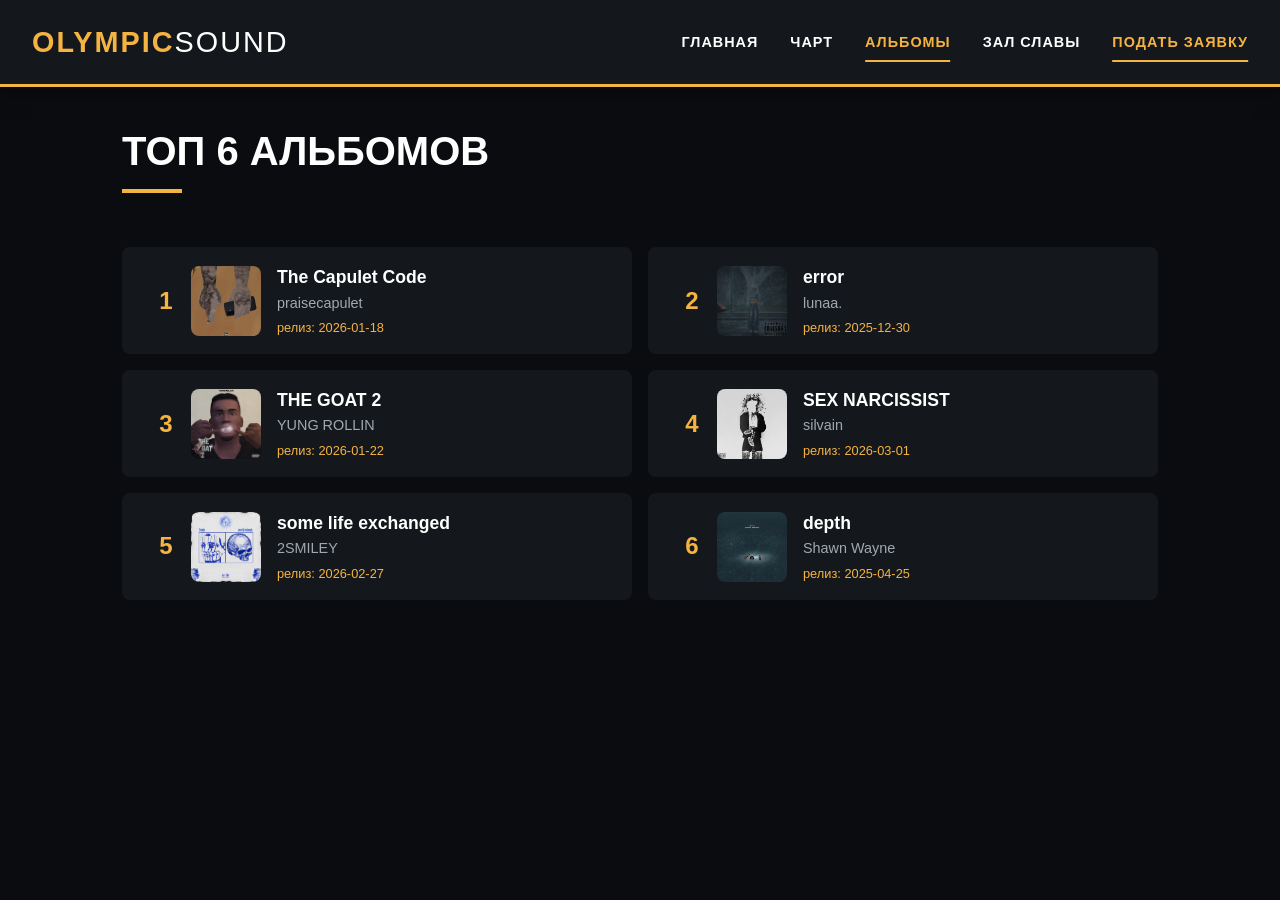
==== commit 4fd33c86: "Update albums.html" ====
--- a/albums.html
+++ b/albums.html
@@ -38,6 +38,7 @@
       <a href="tracks.html">Чарт</a>
       <a href="albums.html" class="active">Альбомы</a>
       <a href="artists.html">Зал славы</a>
+      <a href="apply.html" class="active">Подать заявку</a>
     </div>
   </nav>
 
@@ -127,3 +128,4 @@
     </div>
   </main>
 </html>
+
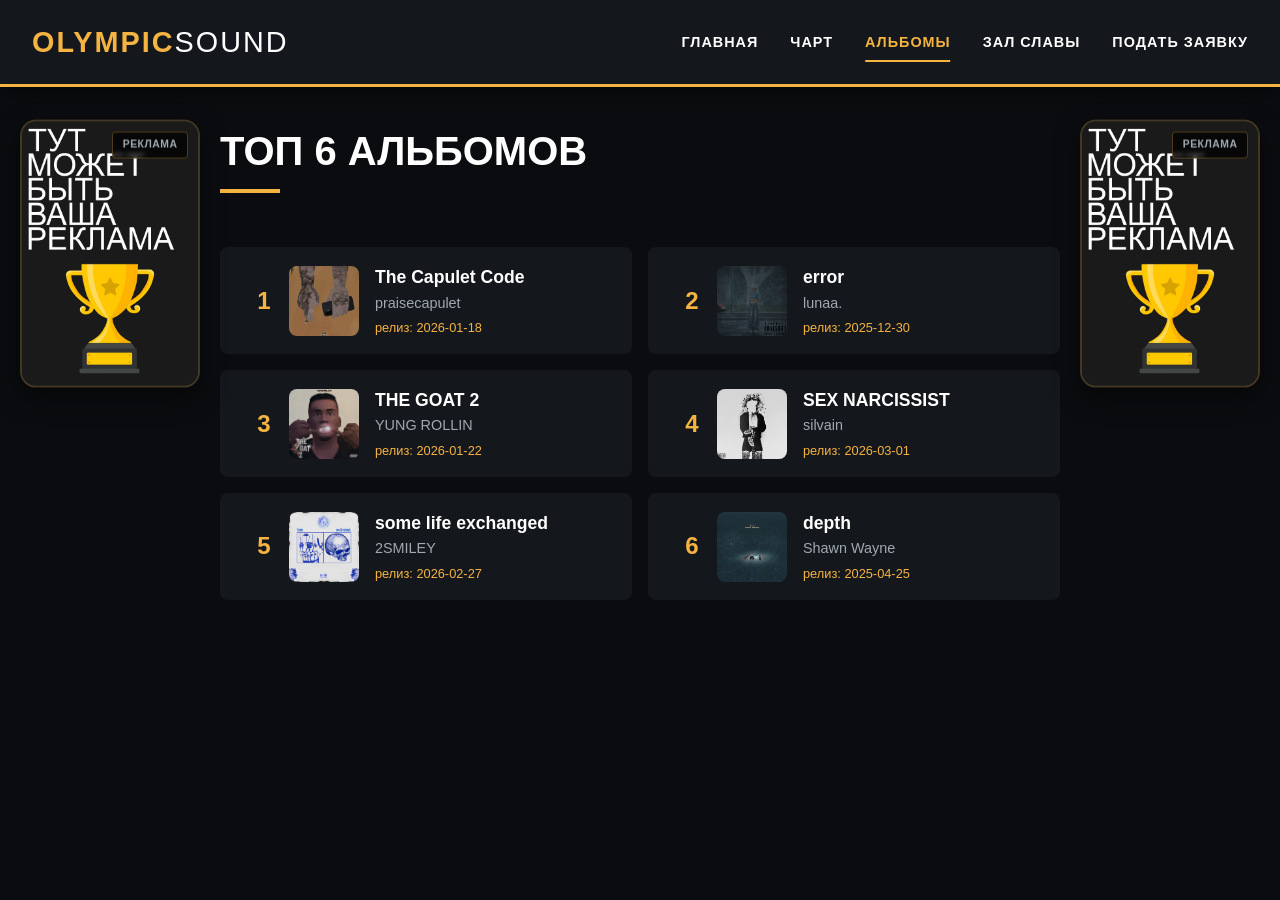
==== commit d2f83211: "Update albums.html" ====
--- a/albums.html
+++ b/albums.html
@@ -6,7 +6,7 @@
   <title>OLYMPIC SOUND - Топ альбомов</title>
   <link rel="stylesheet" href="style.css">
   <style>
-    /* Дополнительный стиль для корректного отображения обложек */
+    /* Дополнительные стили для обложек и рекламных баннеров */
     .album-cover {
       width: 70px;
       height: 70px;
@@ -27,6 +27,161 @@
     
     .album-item:hover .album-cover {
       transform: scale(1.05) rotate(2deg);
+    }
+    
+    body {
+      display: flex;
+      flex-direction: column;
+    }
+    
+    .content-wrapper {
+      display: flex;
+      justify-content: center;
+      max-width: 1600px;
+      margin: 0 auto;
+      padding: 0 20px;
+      gap: 30px;
+      position: relative;
+      width: 100%;
+    }
+    
+    .ad-banner {
+      position: sticky;
+      top: 120px;
+      width: 200px;
+      height: fit-content;
+      align-self: flex-start;
+      z-index: 50;
+      transition: all 0.3s ease;
+    }
+    
+    .left-ad {
+      order: 1;
+    }
+    
+    .right-ad {
+      order: 3;
+    }
+    
+    main {
+      order: 2;
+      flex: 1;
+      max-width: 1100px;
+      min-width: 0;
+    }
+    
+    .ad-link {
+      display: block;
+      text-decoration: none;
+      position: relative;
+      border-radius: 16px;
+      overflow: hidden;
+      box-shadow: 0 10px 25px rgba(0, 0, 0, 0.5);
+      border: 2px solid rgba(245, 179, 66, 0.2);
+      transition: all 0.3s cubic-bezier(0.4, 0, 0.2, 1);
+      background: #14181c;
+    }
+    
+    .ad-img {
+      width: 100%;
+      height: auto;
+      display: block;
+      transition: transform 0.4s ease;
+    }
+    
+    .ad-label {
+      position: absolute;
+      top: 10px;
+      right: 10px;
+      background: rgba(0, 0, 0, 0.7);
+      color: #a0a8b0;
+      font-size: 0.65rem;
+      font-weight: 600;
+      padding: 0.25rem 0.6rem;
+      border-radius: 4px;
+      letter-spacing: 0.5px;
+      border: 1px solid rgba(245, 179, 66, 0.3);
+      backdrop-filter: blur(2px);
+      transition: all 0.3s ease;
+      z-index: 2;
+    }
+    
+    .ad-link:hover {
+      border-color: #f5b342;
+      box-shadow: 0 20px 35px rgba(245, 179, 66, 0.4);
+      transform: scale(1.02);
+    }
+    
+    .ad-link:hover .ad-img {
+      transform: scale(1.08);
+    }
+    
+    .ad-link:hover .ad-label {
+      background: #f5b342;
+      color: #0a0c0f;
+    }
+    
+    .ad-banner.empty .ad-link {
+      border: 2px dashed rgba(245, 179, 66, 0.3);
+      background: linear-gradient(145deg, #14181c, #1a2128);
+      display: flex;
+      align-items: center;
+      justify-content: center;
+      min-height: 250px;
+      cursor: default;
+    }
+    
+    .ad-banner.empty .ad-link::before {
+      content: "РЕКЛАМНОЕ МЕСТО";
+      color: #f5b342;
+      font-size: 0.9rem;
+      font-weight: 600;
+      letter-spacing: 1px;
+      opacity: 0.5;
+      text-align: center;
+      padding: 1rem;
+    }
+    
+    .ad-banner.empty .ad-img,
+    .ad-banner.empty .ad-label {
+      display: none;
+    }
+    
+    @media (max-width: 1400px) {
+      .content-wrapper {
+        gap: 20px;
+      }
+      .ad-banner {
+        width: 180px;
+      }
+    }
+    
+    @media (max-width: 1200px) {
+      .ad-banner {
+        width: 160px;
+      }
+    }
+    
+    @media (max-width: 1100px) {
+      .content-wrapper {
+        flex-direction: column;
+        align-items: center;
+      }
+      .ad-banner {
+        position: static;
+        width: 100%;
+        max-width: 300px;
+        margin: 10px 0;
+      }
+      .left-ad {
+        order: 2;
+      }
+      .right-ad {
+        order: 3;
+      }
+      main {
+        order: 1;
+      }
     }
   </style>
 </head>
@@ -38,94 +193,113 @@
       <a href="tracks.html">Чарт</a>
       <a href="albums.html" class="active">Альбомы</a>
       <a href="artists.html">Зал славы</a>
-      <a href="apply.html" class="active">Подать заявку</a>
+      <a href="apply.html">Подать заявку</a>
     </div>
   </nav>
 
-  <main class="container">
-    <div class="page-header">
-      <h1>ТОП 6 АЛЬБОМОВ</h1>
+  <div class="content-wrapper">
+    <!-- Левый рекламный баннер -->
+    <div class="ad-banner left-ad">
+      <a href="#" target="_blank" rel="nofollow sponsored" class="ad-link">
+        <img src="ads/test.png" alt="Рекламное место" class="ad-img">
+        <span class="ad-label">РЕКЛАМА</span>
+      </a>
     </div>
 
-    <div class="album-grid">
-      <!-- Альбом 1 -->
-      <div class="album-item">
-        <div class="album-rank">1</div>
-        <div class="album-cover">
-          <img src="covers/thecapuletcode.png" alt="error" onerror="this.parentElement.innerHTML='обложка';this.parentElement.style.background='#2a323a';">
-        </div>
-        <div class="album-info">
-          <div class="album-title">The Capulet Code</div>
-          <div class="album-artist">praisecapulet</div>
-          <div class="album-date">релиз: 2026-01-18</div>
-        </div>
+    <!-- ОСНОВНОЙ КОНТЕНТ -->
+    <main class="container" style="margin: 0; padding: 2rem 0;">
+      <div class="page-header">
+        <h1>ТОП 6 АЛЬБОМОВ</h1>
       </div>
 
-      <!-- Альбом 2 -->
-      <div class="album-item">
-        <div class="album-rank">2</div>
-        <div class="album-cover">
-          <img src="covers/error.png" alt="The Capulet Code" onerror="this.parentElement.innerHTML='обложка';this.parentElement.style.background='#2a323a';">
-        </div>
-        <div class="album-info">
-          <div class="album-title">error</div>
-          <div class="album-artist">lunaa.</div>
-          <div class="album-date">релиз: 2025-12-30</div>
+      <div class="album-grid">
+        <!-- Альбом 1 -->
+        <div class="album-item">
+          <div class="album-rank">1</div>
+          <div class="album-cover">
+            <img src="covers/thecapuletcode.png" alt="The Capulet Code" onerror="this.parentElement.innerHTML='обложка';this.parentElement.style.background='#2a323a';">
+          </div>
+          <div class="album-info">
+            <div class="album-title">The Capulet Code</div>
+            <div class="album-artist">praisecapulet</div>
+            <div class="album-date">релиз: 2026-01-18</div>
+          </div>
+        </div>
+
+        <!-- Альбом 2 -->
+        <div class="album-item">
+          <div class="album-rank">2</div>
+          <div class="album-cover">
+            <img src="covers/error.png" alt="error" onerror="this.parentElement.innerHTML='обложка';this.parentElement.style.background='#2a323a';">
+          </div>
+          <div class="album-info">
+            <div class="album-title">error</div>
+            <div class="album-artist">lunaa.</div>
+            <div class="album-date">релиз: 2025-12-30</div>
+          </div>
+        </div>
+
+        <!-- Альбом 3 -->
+        <div class="album-item">
+          <div class="album-rank">3</div>
+          <div class="album-cover">
+            <img src="covers/thegoat2.png" alt="THE GOAT 2" onerror="this.parentElement.innerHTML='обложка';this.parentElement.style.background='#2a323a';">
+          </div>
+          <div class="album-info">
+            <div class="album-title">THE GOAT 2</div>
+            <div class="album-artist">YUNG ROLLIN</div>
+            <div class="album-date">релиз: 2026-01-22</div>
+          </div>
+        </div>
+
+        <!-- Альбом 4 -->
+        <div class="album-item">
+          <div class="album-rank">4</div>
+          <div class="album-cover">
+            <img src="covers/sexnar.jpg" alt="SEX NARCISSIST" onerror="this.parentElement.innerHTML='обложка';this.parentElement.style.background='#2a323a';">
+          </div>
+          <div class="album-info">
+            <div class="album-title">SEX NARCISSIST</div>
+            <div class="album-artist">silvain</div>
+            <div class="album-date">релиз: 2026-03-01</div>
+          </div>
+        </div>
+
+        <!-- Альбом 5 -->
+        <div class="album-item">
+          <div class="album-rank">5</div>
+          <div class="album-cover">
+            <img src="covers/sle.jpg" alt="some life exchanged" onerror="this.parentElement.innerHTML='обложка';this.parentElement.style.background='#2a323a';">
+          </div>
+          <div class="album-info">
+            <div class="album-title">some life exchanged</div>
+            <div class="album-artist">2SMILEY</div>
+            <div class="album-date">релиз: 2026-02-27</div>
+          </div>
+        </div>
+
+        <!-- Альбом 6 -->
+        <div class="album-item">
+          <div class="album-rank">6</div>
+          <div class="album-cover">
+            <img src="covers/depth.jpg" alt="depth" onerror="this.parentElement.innerHTML='обложка';this.parentElement.style.background='#2a323a';">
+          </div>
+          <div class="album-info">
+            <div class="album-title">depth</div>
+            <div class="album-artist">Shawn Wayne</div>
+            <div class="album-date">релиз: 2025-04-25</div>
+          </div>
         </div>
       </div>
-
-      <!-- Альбом 3 -->
-      <div class="album-item">
-        <div class="album-rank">3</div>
-        <div class="album-cover">
-          <img src="covers/thegoat2.png" alt="SEX NARCISSIST" onerror="this.parentElement.innerHTML='обложка';this.parentElement.style.background='#2a323a';">
-        </div>
-        <div class="album-info">
-          <div class="album-title">THE GOAT 2</div>
-          <div class="album-artist">YUNG ROLLIN</div>
-          <div class="album-date">релиз: 2026-01-22</div>
-        </div>
-      </div>
-
-      <!-- Альбом 4 -->
-      <div class="album-item">
-        <div class="album-rank">4</div>
-        <div class="album-cover">
-          <img src="covers/sexnar.jpg" alt="THE GOAT 2" onerror="this.parentElement.innerHTML='обложка';this.parentElement.style.background='#2a323a';">
-        </div>
-        <div class="album-info">
-          <div class="album-title">SEX NARCISSIST</div>
-          <div class="album-artist">silvain</div>
-          <div class="album-date">релиз: 2026-03-01</div>
-        </div>
-      </div>
-
-      <!-- Альбом 5 -->
-      <div class="album-item">
-        <div class="album-rank">5</div>
-        <div class="album-cover">
-          <img src="covers/sle.jpg" alt="some life exchanged" onerror="this.parentElement.innerHTML='обложка';this.parentElement.style.background='#2a323a';">
-        </div>
-        <div class="album-info">
-          <div class="album-title">some life exchanged</div>
-          <div class="album-artist">2SMILEY</div>
-          <div class="album-date">релиз: 2026-02-27</div>
-        </div>
-      </div>
-
-      <!-- Альбом 6 -->
-      <div class="album-item">
-        <div class="album-rank">6</div>
-        <div class="album-cover">
-          <img src="covers/depth.jpg" alt="depth" onerror="this.parentElement.innerHTML='обложка';this.parentElement.style.background='#2a323a';">
-        </div>
-        <div class="album-info">
-          <div class="album-title">depth</div>
-          <div class="album-artist">Shawn Wayne</div>
-          <div class="album-date">релиз: 2025-04-25</div>
-        </div>
-      </div>
+    </main>
+
+    <!-- Правый рекламный баннер -->
+    <div class="ad-banner right-ad">
+      <a href="#" target="_blank" rel="nofollow sponsored" class="ad-link">
+        <img src="ads/test.png" alt="Рекламное место" class="ad-img">
+        <span class="ad-label">РЕКЛАМА</span>
+      </a>
     </div>
-  </main>
+  </div>
+</body>
 </html>
-
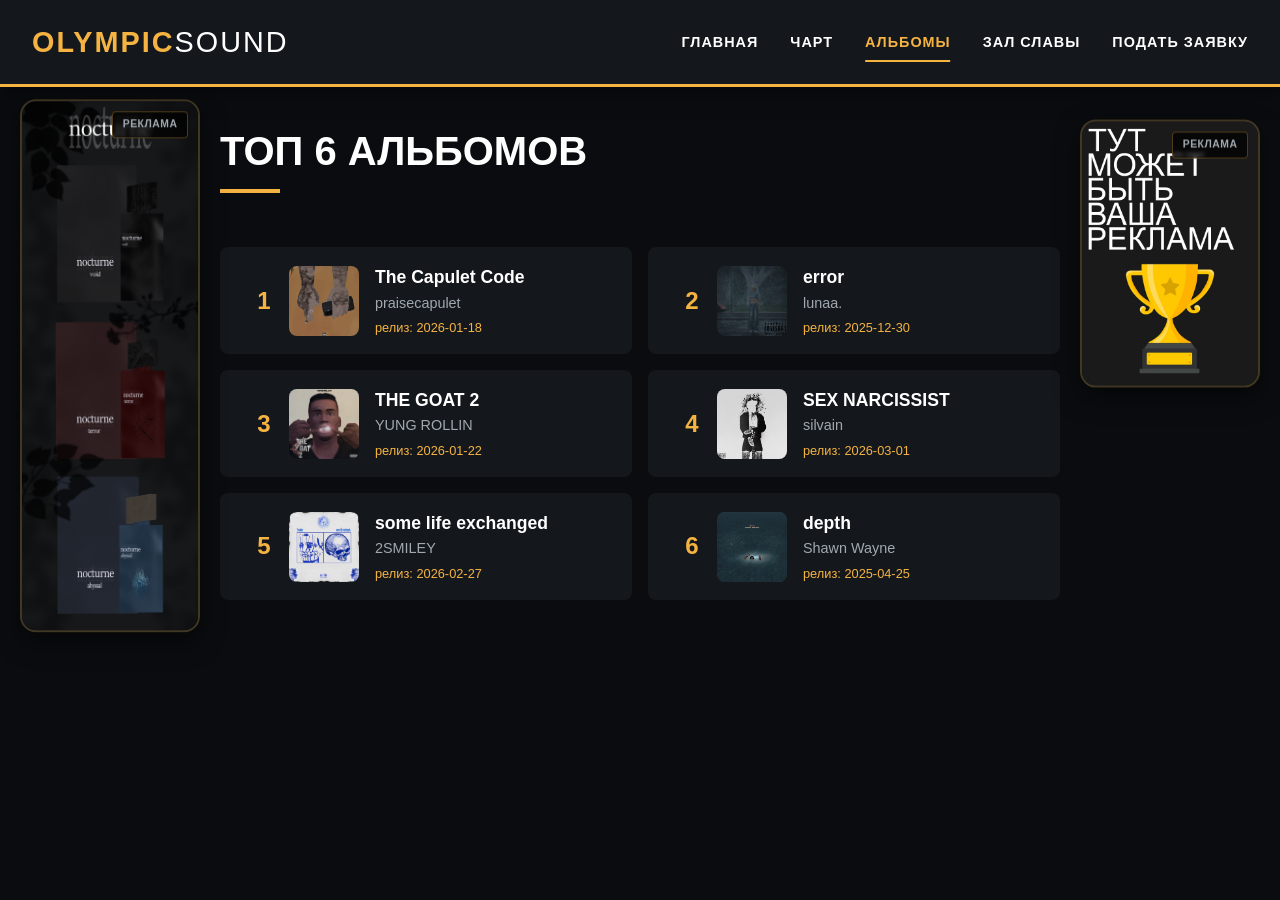
==== commit 5dbefb6d: "Update albums.html" ====
--- a/albums.html
+++ b/albums.html
@@ -200,8 +200,8 @@
   <div class="content-wrapper">
     <!-- Левый рекламный баннер -->
     <div class="ad-banner left-ad">
-      <a href="#" target="_blank" rel="nofollow sponsored" class="ad-link">
-        <img src="ads/test.png" alt="Рекламное место" class="ad-img">
+      <a href="https://tagger.su/pages/nocturneperfume" target="_blank" rel="nofollow sponsored" class="ad-link">
+        <img src="ads/nocturne.png" alt="Рекламное место" class="ad-img">
         <span class="ad-label">РЕКЛАМА</span>
       </a>
     </div>
@@ -303,3 +303,4 @@
   </div>
 </body>
 </html>
+
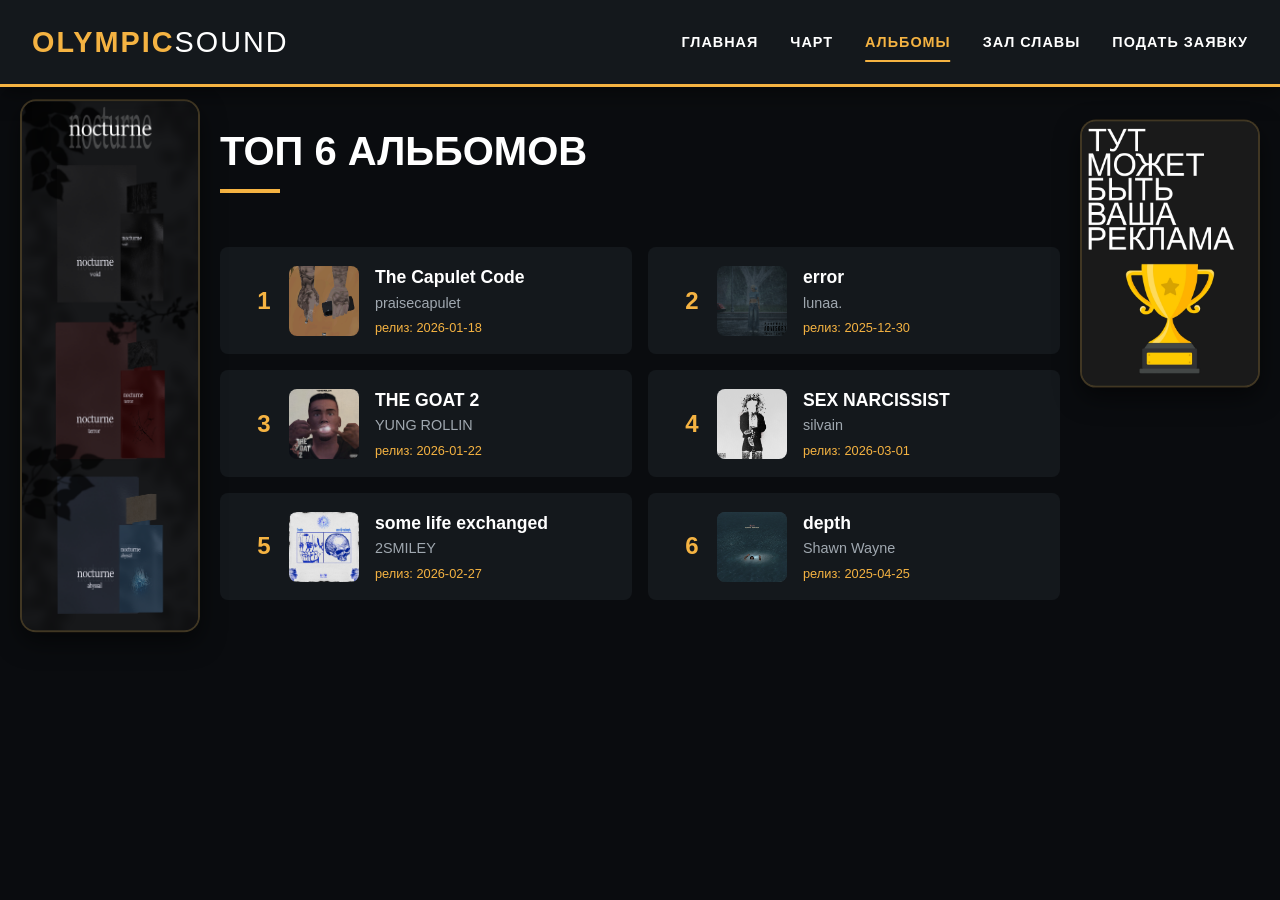
==== commit dab8bad2: "Update albums.html" ====
--- a/albums.html
+++ b/albums.html
@@ -202,7 +202,6 @@
     <div class="ad-banner left-ad">
       <a href="https://tagger.su/pages/nocturneperfume" target="_blank" rel="nofollow sponsored" class="ad-link">
         <img src="ads/nocturne.png" alt="Рекламное место" class="ad-img">
-        <span class="ad-label">РЕКЛАМА</span>
       </a>
     </div>
 
@@ -297,10 +296,10 @@
     <div class="ad-banner right-ad">
       <a href="#" target="_blank" rel="nofollow sponsored" class="ad-link">
         <img src="ads/test.png" alt="Рекламное место" class="ad-img">
-        <span class="ad-label">РЕКЛАМА</span>
       </a>
     </div>
   </div>
 </body>
 </html>
 
+
